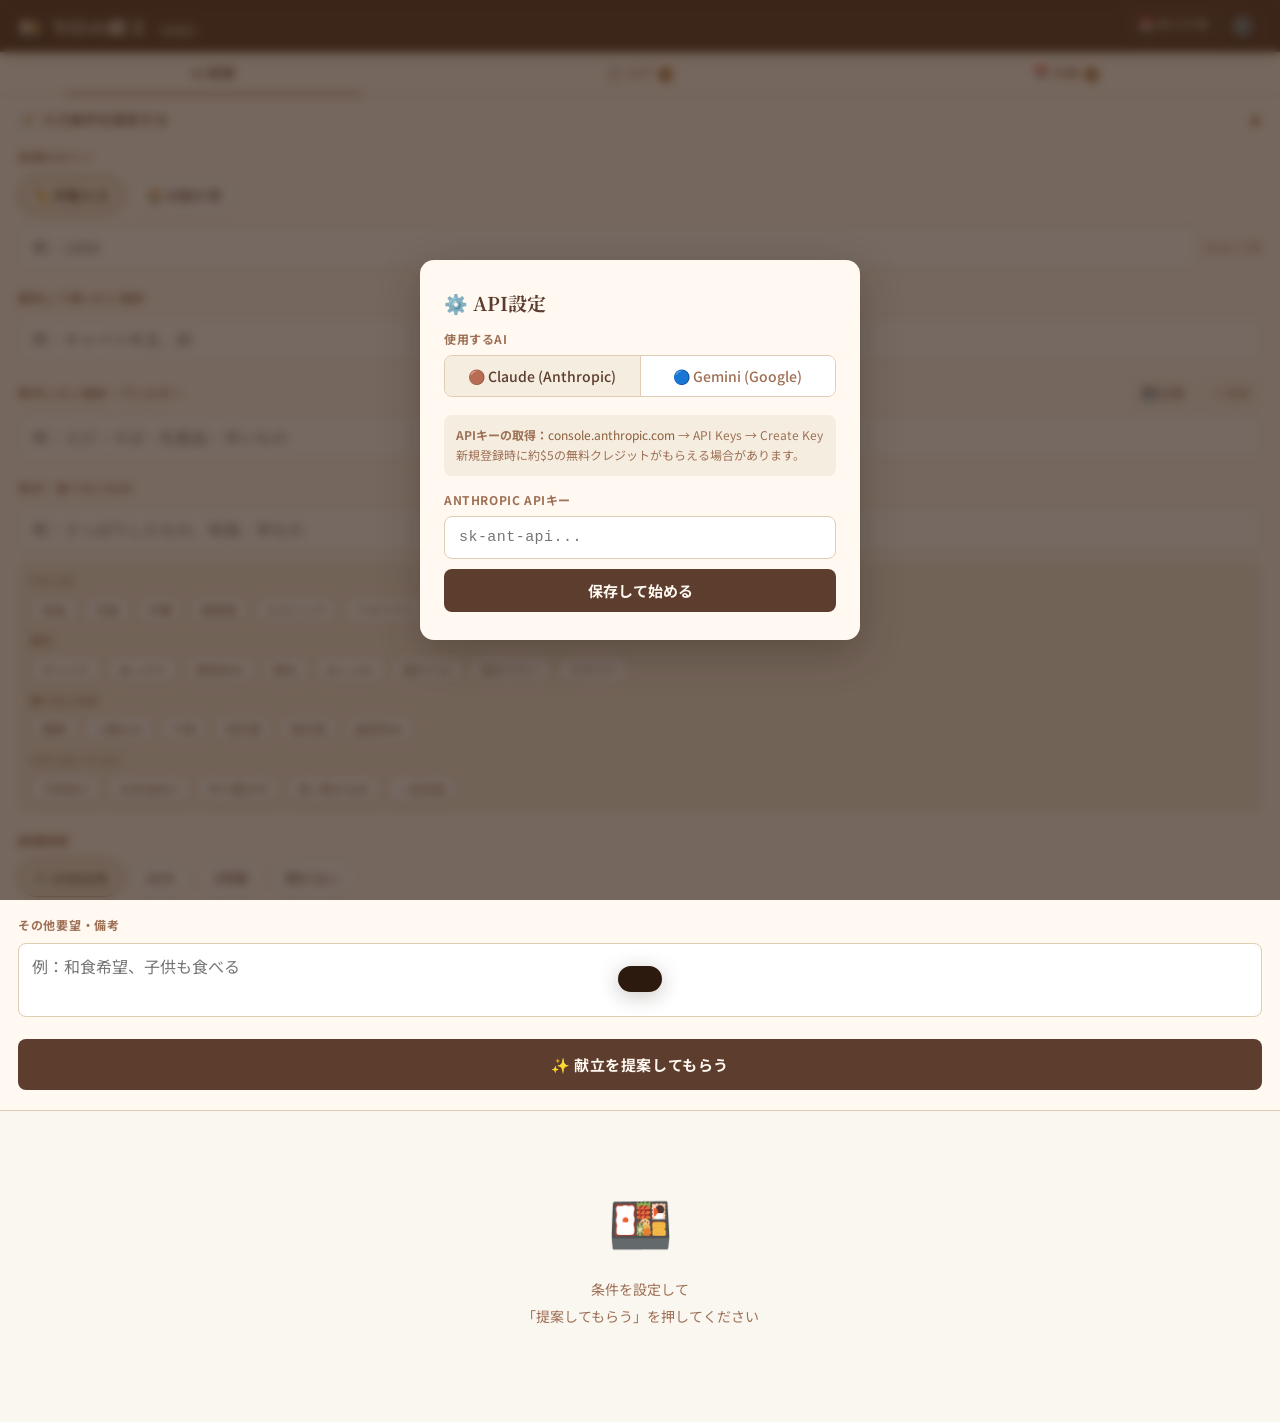
==== menu/index.html @ 9640a0c1 "Add files via upload" ====
<!DOCTYPE html>
<html lang="ja">
<head>
<meta charset="UTF-8">
<meta name="viewport" content="width=device-width, initial-scale=1.0, viewport-fit=cover">
<meta name="mobile-web-app-capable" content="yes">
<meta name="apple-mobile-web-app-capable" content="yes">
<meta name="apple-mobile-web-app-status-bar-style" content="default">
<title>今日の献立 🍱</title>
<link rel="preconnect" href="https://fonts.googleapis.com">
<link href="https://fonts.googleapis.com/css2?family=Noto+Serif+JP:wght@400;500;600;700&family=Noto+Sans+JP:wght@400;500;700&display=swap" rel="stylesheet">
<style>
:root{
  --bg:#faf6f0;--card:#fff9f2;--border:#e0cdb4;
  --br1:#2c1a0e;--br2:#5c3d2e;--br3:#8b5e3c;--br4:#b07d54;--br5:#d4a97a;--br6:#e8d5b7;
  --cream:#f5ede0;--acc:#b5451b;--accl:#e07a5f;--grn:#4a7a55;--grnl:#d4edda;
  --txt:#2c1a0e;--txm:#6b4535;--txl:#9e7055;--shd:rgba(44,26,14,0.10);
  --r:14px;--rs:8px;
  --serif:'Noto Serif JP',serif;--sans:'Noto Sans JP',sans-serif;
}
*,*::before,*::after{box-sizing:border-box;margin:0;padding:0;-webkit-tap-highlight-color:transparent}
body{font-family:var(--sans);font-size:16px;line-height:1.6;background:var(--bg);color:var(--txt);min-height:100svh;overflow-x:hidden}
button{font-family:var(--sans);cursor:pointer}
input,textarea,select{font-family:var(--sans);font-size:16px}
textarea{resize:none}

/* ===== MODAL ===== */
.modal-overlay{position:fixed;inset:0;z-index:9999;background:rgba(44,26,14,.65);display:flex;align-items:center;justify-content:center;padding:20px;backdrop-filter:blur(5px);-webkit-backdrop-filter:blur(5px);animation:fadeIn .2s ease}
.modal-overlay.hidden{display:none}
.modal-box{background:var(--card);border-radius:var(--r);padding:28px 24px;width:100%;max-width:440px;box-shadow:0 12px 40px rgba(44,26,14,.3);animation:slideUp .25s ease}
.modal-box h2{font-family:var(--serif);font-size:19px;color:var(--br2);margin-bottom:10px}
.modal-box p{font-size:13px;color:var(--txl);line-height:1.75;margin-bottom:16px}
.modal-input{width:100%;padding:12px 14px;border:1.5px solid var(--border);border-radius:var(--rs);background:#fff;color:var(--txt);font-family:monospace;font-size:15px;letter-spacing:.03em;outline:none;margin-bottom:10px;transition:border-color .2s}
.modal-input:focus{border-color:var(--br4)}
.provider-tabs{display:flex;gap:0;border:1.5px solid var(--border);border-radius:var(--rs);overflow:hidden;margin-bottom:18px}
.provider-tab{flex:1;padding:10px 8px;font-size:14px;font-weight:500;background:#fff;border:none;color:var(--txl);transition:all .18s;display:flex;align-items:center;justify-content:center;gap:5px}
.provider-tab.active{background:var(--cream);color:var(--br2)}
.provider-tab:first-child{border-right:1.5px solid var(--border)}
.provider-hint{font-size:12px;color:var(--txl);margin-bottom:14px;line-height:1.7;padding:10px 12px;background:var(--cream);border-radius:var(--rs)}
.provider-hint a{color:var(--br3);text-decoration:none}
.modal-section-label{font-size:12px;font-weight:700;color:var(--txl);letter-spacing:.05em;text-transform:uppercase;margin-bottom:7px}

/* ===== HEADER ===== */
.app-header{background:var(--br2);color:#fff9f2;padding:0 18px;padding-top:env(safe-area-inset-top);height:calc(52px + env(safe-area-inset-top));display:flex;align-items:flex-end;justify-content:space-between;padding-bottom:12px;position:sticky;top:0;z-index:200;box-shadow:0 2px 14px rgba(44,26,14,.18)}
.header-left{display:flex;align-items:baseline;gap:8px}
.header-title{font-family:var(--serif);font-size:19px;font-weight:700;letter-spacing:.04em;line-height:1}
.provider-badge{font-size:10px;font-weight:600;padding:2px 7px;border-radius:10px;letter-spacing:.04em;line-height:1.4}
.provider-badge.anthropic{background:rgba(255,249,242,.18);color:rgba(255,249,242,.85)}
.provider-badge.gemini{background:rgba(100,180,255,.22);color:rgba(200,235,255,.95)}
.provider-badge.none{background:rgba(255,249,242,.1);color:rgba(255,249,242,.45)}
.icon-btn{background:none;border:none;color:rgba(255,249,242,.75);font-size:20px;padding:4px 7px;border-radius:6px;transition:all .15s;line-height:1}
.icon-btn:hover{color:#fff9f2;background:rgba(255,249,242,.12)}

/* ===== TABS ===== */
.tab-nav{display:flex;background:var(--card);border-bottom:1.5px solid var(--border);position:sticky;top:calc(52px + env(safe-area-inset-top));z-index:190}
.tab-btn{flex:1;background:none;border:none;padding:11px 6px;font-size:13px;font-weight:500;color:var(--txl);position:relative;transition:color .2s;letter-spacing:.02em}
.tab-btn.active{color:var(--br2)}
.tab-btn.active::after{content:'';position:absolute;bottom:-1.5px;left:15%;right:15%;height:2.5px;background:var(--br3);border-radius:2px}
.tab-badge{display:inline-flex;align-items:center;justify-content:center;background:var(--br5);color:var(--br1);font-size:10px;font-weight:700;min-width:17px;height:17px;border-radius:10px;padding:0 4px;margin-left:4px;vertical-align:middle}

/* ===== PAGE ===== */
.page{display:none}.page.active{display:block}

/* ===== INPUT PANEL ===== */
.input-panel{background:var(--card);border-bottom:1.5px solid var(--border)}
.input-toggle{display:flex;align-items:center;justify-content:space-between;padding:13px 18px;cursor:pointer;user-select:none;transition:background .15s}
.input-toggle:active{background:var(--cream)}
.input-toggle-label{font-size:14px;font-weight:500;color:var(--txm);display:flex;align-items:center;gap:7px}
.toggle-icon{color:var(--br4);font-size:13px;transition:transform .3s cubic-bezier(.4,0,.2,1)}
.toggle-icon.open{transform:rotate(180deg)}
.input-form{padding:4px 18px 20px;display:none}
.input-form.open{display:block}
.form-group{margin-bottom:18px}
.form-label{display:block;font-size:12px;font-weight:700;color:var(--txl);letter-spacing:.06em;text-transform:uppercase;margin-bottom:9px}
.pill-group{display:flex;flex-wrap:wrap;gap:7px}
.pill-item{position:relative}
.pill-item input[type=radio]{position:absolute;opacity:0;width:0}
.pill-item label{display:inline-flex;align-items:center;padding:7px 14px;border-radius:22px;border:1.5px solid var(--border);background:#fff;color:var(--txm);font-size:14px;cursor:pointer;transition:all .18s;user-select:none}
.pill-item input:checked+label{border-color:var(--br3);background:var(--cream);color:var(--br2);font-weight:500}
.auto-fields{display:none;flex-wrap:wrap;gap:8px;margin-top:11px}
.auto-fields.show{display:flex}
.auto-fields input,.auto-fields select{flex:1;min-width:90px;padding:9px 11px;border:1.5px solid var(--border);border-radius:var(--rs);background:#fff;color:var(--txt);outline:none;transition:border-color .2s}
.auto-fields input:focus,.auto-fields select:focus{border-color:var(--br4)}
.cal-result{width:100%;font-size:13px;color:var(--grn);font-weight:500;padding:2px 0}
/* テンプレボタン */
.template-area{margin-top:10px;padding:10px 12px;background:var(--cream);border-radius:var(--rs)}
.template-cat{margin-bottom:8px}
.template-cat:last-child{margin-bottom:0}
.template-cat-label{font-size:11px;font-weight:700;color:var(--txl);letter-spacing:.04em;margin-bottom:5px}
.template-pills{display:flex;flex-wrap:wrap;gap:5px}
.template-pill{font-size:12px;padding:5px 11px;border-radius:14px;border:1.5px solid var(--br5);background:#fff;color:var(--br3);cursor:pointer;transition:all .15s;white-space:nowrap}
.template-pill:hover{background:var(--br6)}
.template-pill.used{background:var(--br3);color:#fff;border-color:var(--br3)}
.cal-manual-row{display:flex;align-items:center;gap:9px;margin-top:10px}
.cal-manual-row input{flex:1;padding:10px 13px;border:1.5px solid var(--border);border-radius:var(--rs);background:#fff;color:var(--txt);outline:none;font-family:var(--sans);transition:border-color .2s}
.cal-manual-row input:focus{border-color:var(--br4)}
.cal-manual-row span{font-size:13px;color:var(--txl);white-space:nowrap}
.text-input,.textarea-input{width:100%;padding:10px 13px;border:1.5px solid var(--border);border-radius:var(--rs);background:#fff;color:var(--txt);outline:none;transition:border-color .2s}
.text-input:focus,.textarea-input:focus{border-color:var(--br4)}
.textarea-input{line-height:1.6}
.suggest-btn{width:100%;padding:15px;background:var(--br2);color:#fff9f2;border:none;border-radius:var(--rs);font-size:15px;font-weight:700;letter-spacing:.04em;transition:all .2s;margin-top:6px}
.suggest-btn:active{transform:scale(.98);background:var(--br3)}
.suggest-btn:disabled{opacity:.5;transform:none;cursor:not-allowed}

/* 在庫エリア */
.inventory-scroll{max-height:110px;overflow-y:auto}

/* ===== RESULT ===== */
.result-area{padding:16px}
.empty-state{text-align:center;padding:52px 20px;color:var(--txl)}
.empty-state .eico{font-size:52px;margin-bottom:14px}
.empty-state p{font-size:14px;line-height:1.9}
.loading-wrap{background:var(--card);border-radius:var(--r);border:1.5px solid var(--border);padding:32px 20px;text-align:center}
.spinner{width:30px;height:30px;border:3px solid var(--border);border-top-color:var(--br4);border-radius:50%;animation:spin .75s linear infinite;margin:0 auto 14px}
@keyframes spin{to{transform:rotate(360deg)}}
.loading-text{font-size:14px;color:var(--txl)}
.error-box{background:#fdf0ed;border:1.5px solid var(--accl);border-radius:var(--r);padding:16px;font-size:13px;line-height:1.75;color:var(--acc);margin-bottom:12px}

/* ===== MEAL CARD ===== */
.meal-card{background:var(--card);border-radius:var(--r);border:1.5px solid var(--border);margin-bottom:12px;overflow:hidden;box-shadow:0 2px 10px var(--shd);animation:slideUp .3s ease both}
.meal-card:nth-child(1){animation-delay:.00s}.meal-card:nth-child(2){animation-delay:.06s}
.meal-card:nth-child(3){animation-delay:.12s}.meal-card:nth-child(4){animation-delay:.18s}
.meal-card:nth-child(5){animation-delay:.24s}
.meal-head{display:flex;align-items:center;padding:14px 16px;cursor:pointer;gap:10px;transition:background .15s}
.meal-head:active{background:var(--cream)}
.meal-title{font-family:var(--serif);font-size:16px;font-weight:700;color:var(--br2);flex:1;line-height:1.4}
.meal-badges{display:flex;gap:5px;align-items:center;flex-shrink:0}
.badge{font-size:11px;padding:2px 8px;border-radius:12px;background:var(--cream);color:var(--txl);white-space:nowrap}
.badge.cat{background:var(--br6);color:var(--br2)}
.chevron{color:var(--br4);font-size:13px;transition:transform .3s cubic-bezier(.4,0,.2,1);flex-shrink:0}
.chevron.open{transform:rotate(180deg)}
.meal-body{max-height:0;overflow:hidden;transition:max-height .4s cubic-bezier(.4,0,.2,1)}
.meal-body.open{max-height:1400px}
.meal-inner{padding:0 16px 16px;border-top:1px solid var(--border)}
.meal-cook{font-size:12px;color:var(--txl);margin-top:10px}
.meal-desc{font-size:14px;color:var(--txm);line-height:1.85;margin:12px 0 14px}
.sec-title{font-size:11px;font-weight:700;color:var(--txl);letter-spacing:.07em;text-transform:uppercase;margin-bottom:8px}
.chips{display:flex;flex-wrap:wrap;gap:6px;margin-bottom:14px}
.chip{font-size:12px;padding:4px 10px;background:var(--cream);border-radius:16px;color:var(--txm)}
.steps-list{margin-bottom:14px}
.step-row{display:flex;gap:11px;margin-bottom:9px;font-size:13px;line-height:1.75;color:var(--txm)}
.step-num{flex-shrink:0;width:21px;height:21px;background:var(--br4);color:#fff;border-radius:50%;display:flex;align-items:center;justify-content:center;font-size:11px;font-weight:700;margin-top:1px}
.save-btn{width:100%;padding:11px;border-radius:var(--rs);border:1.5px solid var(--br5);background:transparent;color:var(--br3);font-size:14px;font-weight:500;transition:all .2s}
.save-btn:hover{background:var(--cream)}
.save-btn.saved{background:#f0faf2;border-color:var(--grn);color:var(--grn);cursor:default}

/* ===== LOG PAGE ===== */
.log-toolbar{display:flex;align-items:center;justify-content:space-between;flex-wrap:wrap;gap:10px;padding:13px 16px;background:var(--card);border-bottom:1.5px solid var(--border)}
.log-count{font-size:13px;color:var(--txl);flex-shrink:0}
.toolbar-btns{display:flex;gap:7px;flex-wrap:wrap}
.toolbar-btn{padding:7px 13px;font-size:13px;border-radius:20px;border:1.5px solid var(--border);background:#fff;color:var(--txm);transition:all .18s;white-space:nowrap}
.toolbar-btn:hover{background:var(--cream)}
.toolbar-btn.danger{color:var(--acc);border-color:var(--accl)}
.toolbar-btn.danger:hover{background:#fdf0ed}
.search-bar{display:flex;align-items:center;gap:8px;padding:10px 16px;background:var(--card);border-bottom:1.5px solid var(--border)}
.search-wrap{flex:1;position:relative}
.search-input{width:100%;padding:9px 36px 9px 13px;border:1.5px solid var(--border);border-radius:22px;background:#fff;color:var(--txt);font-size:15px;outline:none;transition:border-color .2s;font-family:var(--sans)}
.search-input:focus{border-color:var(--br4)}
.search-clear{position:absolute;right:10px;top:50%;transform:translateY(-50%);background:none;border:none;color:var(--br5);font-size:17px;line-height:1;padding:2px;cursor:pointer;display:none}
.search-clear.show{display:block}
.search-hit{font-size:12px;color:var(--txl);white-space:nowrap;flex-shrink:0}
mark{background:#ffe08a;color:var(--br1);border-radius:2px;padding:0 1px}
.log-list{padding:14px 16px}
.log-empty{text-align:center;padding:52px 20px;color:var(--txl)}
.log-empty .eico{font-size:42px;margin-bottom:12px}
.log-empty p{font-size:14px;line-height:1.9}
.log-item{background:var(--card);border-radius:var(--r);border:1.5px solid var(--border);padding:13px 15px;margin-bottom:10px;display:flex;align-items:flex-start;gap:12px;box-shadow:0 1px 5px var(--shd);animation:slideUp .25s ease both}
.log-info{flex:1;min-width:0}
.log-name{font-family:var(--serif);font-size:15px;font-weight:700;color:var(--br2);margin-bottom:5px;white-space:nowrap;overflow:hidden;text-overflow:ellipsis}
.log-meta{display:flex;gap:8px;flex-wrap:wrap;font-size:12px;color:var(--txl)}
.log-del{flex-shrink:0;background:none;border:none;font-size:19px;color:var(--br5);padding:3px 5px;border-radius:5px;transition:color .2s;line-height:1}
.log-del:hover{color:var(--acc)}
.log-preview{font-size:12px;color:var(--txl);margin-top:5px;line-height:1.6}
.log-del-btn{width:100%;padding:10px;border-radius:var(--rs);border:1.5px solid var(--accl);background:transparent;color:var(--acc);font-size:13px;font-weight:500;transition:all .2s;margin-top:4px}
.log-del-btn:hover{background:#fdf0ed}
.log-del-btn.locked{border-color:var(--border);color:var(--txl);cursor:default}
.log-del-btn.locked:hover{background:transparent}
.fav-btn{background:none;border:none;font-size:20px;line-height:1;padding:2px 4px;cursor:pointer;flex-shrink:0;transition:transform .15s}
.fav-btn:active{transform:scale(1.3)}
.fav-filter-btn{padding:7px 13px;font-size:13px;border-radius:20px;border:1.5px solid var(--border);background:#fff;color:var(--txl);cursor:pointer;white-space:nowrap;transition:all .18s;flex-shrink:0}
.fav-filter-btn.active{border-color:#e8a000;background:#fff8e6;color:#8a5e00;font-weight:500}
/* made count */
.made-badge{display:inline-flex;align-items:center;gap:3px;font-size:11px;padding:2px 7px;border-radius:10px;background:#f0f7ff;color:#2a6496;border:1px solid #c8e0f5;white-space:nowrap}
.card-actions{display:flex;flex-direction:column;gap:7px;margin-top:12px}
.action-row{display:flex;gap:7px}
.action-btn-sm{flex:1;padding:9px 6px;border-radius:var(--rs);font-size:13px;font-weight:500;border:1.5px solid var(--border);background:#fff;color:var(--txm);transition:all .18s;cursor:pointer}
.action-btn-sm:hover{background:var(--cream)}
.action-btn-sm.made{border-color:#6aacde;color:#2a6496;background:#f0f7ff}
.action-btn-sm.made:hover{background:#d9ecf8}
.action-btn-sm.regen{border-color:var(--br5);color:var(--br3)}
.action-btn-sm.regen:hover{background:var(--cream)}
.action-btn-sm.similar{border-color:var(--br3);color:var(--br2);background:var(--cream)}
.action-btn-sm.similar:hover{background:var(--br6)}
/* save modal */
.save-modal-overlay{position:fixed;inset:0;z-index:9998;background:rgba(44,26,14,.55);display:flex;align-items:flex-end;justify-content:center;padding-bottom:env(safe-area-inset-bottom);backdrop-filter:blur(3px);animation:fadeIn .2s ease}
.save-modal-overlay.hidden{display:none}
.save-modal-box{background:var(--card);border-radius:var(--r) var(--r) 0 0;padding:24px 20px;width:100%;max-width:480px;box-shadow:0 -4px 24px rgba(44,26,14,.18);animation:slideUp .25s ease}
.save-modal-box h3{font-family:var(--serif);font-size:17px;color:var(--br2);margin-bottom:6px}
.save-modal-box p{font-size:13px;color:var(--txl);margin-bottom:18px;line-height:1.7}
.save-modal-meal-name{font-weight:700;color:var(--br2)}
.save-modal-btns{display:flex;flex-direction:column;gap:9px}
.save-modal-btn{width:100%;padding:13px;border-radius:var(--rs);font-size:14px;font-weight:700;border:none;cursor:pointer;transition:all .18s}
.save-modal-btn.overwrite{background:var(--br2);color:#fff9f2}
.save-modal-btn.overwrite:hover{background:var(--br3)}
.save-modal-btn.newlog{background:var(--cream);color:var(--br2);border:1.5px solid var(--br5)}
.save-modal-btn.newlog:hover{background:var(--br6)}
.save-modal-btn.cancel{background:transparent;color:var(--txl);border:1.5px solid var(--border)}
.save-modal-btn.cancel:hover{background:var(--cream)}

/* ===== PLAN PAGE ===== */
.plan-section{padding:16px;border-bottom:1.5px solid var(--border)}
.plan-section-title{font-family:var(--serif);font-size:15px;font-weight:700;color:var(--br2);margin-bottom:12px;display:flex;align-items:center;gap:7px}

/* 選択UI */
.plan-search-bar{display:flex;align-items:center;gap:8px;margin-bottom:12px}
.plan-log-list{display:flex;flex-direction:column;gap:7px;max-height:280px;overflow-y:auto;padding-right:2px}
.plan-log-item{display:flex;align-items:center;gap:10px;padding:10px 13px;background:var(--card);border:1.5px solid var(--border);border-radius:var(--rs);cursor:pointer;transition:all .18s;user-select:none}
.plan-log-item:hover{background:var(--cream)}
.plan-log-item.selected{border-color:var(--br3);background:var(--cream)}
.plan-log-check{width:20px;height:20px;border-radius:50%;border:2px solid var(--br5);background:#fff;display:flex;align-items:center;justify-content:center;flex-shrink:0;font-size:11px;transition:all .18s;color:transparent}
.plan-log-item.selected .plan-log-check{background:var(--br3);border-color:var(--br3);color:#fff}
.plan-log-name{font-family:var(--serif);font-size:14px;font-weight:600;color:var(--br2);flex:1;min-width:0;white-space:nowrap;overflow:hidden;text-overflow:ellipsis}
.plan-log-meta{font-size:11px;color:var(--txl)}

/* 選択済みチップ */
.plan-selected-area{min-height:44px;display:flex;flex-wrap:wrap;gap:7px;align-items:flex-start}
.plan-chip{display:inline-flex;align-items:center;gap:5px;padding:6px 12px;background:var(--br6);border-radius:20px;font-size:13px;font-weight:500;color:var(--br2);animation:slideUp .2s ease}
.plan-chip-del{background:none;border:none;color:var(--br4);font-size:15px;line-height:1;padding:0;cursor:pointer;transition:color .15s}
.plan-chip-del:hover{color:var(--acc)}

/* 集約材料 */
.ingr-grid{display:flex;flex-wrap:wrap;gap:6px}
.ingr-chip{font-size:13px;padding:5px 12px;background:var(--grnl);border-radius:16px;color:var(--grn);font-weight:500}
.ingr-empty{font-size:13px;color:var(--txl)}

/* 送るボタン */
.plan-send-btn{width:100%;padding:15px;background:var(--grn);color:#fff;border:none;border-radius:var(--rs);font-size:15px;font-weight:700;letter-spacing:.04em;transition:all .2s}
.plan-send-btn:active{transform:scale(.98);opacity:.85}
.plan-send-btn:disabled{opacity:.4;cursor:not-allowed;transform:none}
.plan-status{font-size:12px;color:var(--txl);text-align:center;margin-top:10px;min-height:18px}
.plan-status.ok{color:var(--grn);font-weight:500}

/* ===== TOAST ===== */
.toast{position:fixed;bottom:calc(28px + env(safe-area-inset-bottom));left:50%;transform:translateX(-50%) translateY(120px);background:var(--br1);color:#fff9f2;padding:13px 22px;border-radius:16px;font-size:14px;font-weight:500;z-index:9000;white-space:pre-wrap;word-break:break-all;max-width:92vw;text-align:center;box-shadow:0 4px 20px rgba(44,26,14,.25);transition:transform .32s cubic-bezier(.4,0,.2,1);pointer-events:none;line-height:1.6}
.toast.visible{transform:translateX(-50%) translateY(0)}
.toast.error{background:var(--acc)}
.toast.success{background:var(--grn)}

.btn-primary{display:inline-flex;align-items:center;justify-content:center;padding:11px 22px;background:var(--br2);color:#fff9f2;border:none;border-radius:var(--rs);font-size:15px;font-weight:700;transition:background .2s;width:100%}
.btn-primary:hover{background:var(--br3)}

@keyframes fadeIn{from{opacity:0}to{opacity:1}}
@keyframes slideUp{from{opacity:0;transform:translateY(12px)}to{opacity:1;transform:translateY(0)}}
.bottom-space{height:calc(24px + env(safe-area-inset-bottom))}
::-webkit-scrollbar{width:4px}::-webkit-scrollbar-track{background:transparent}::-webkit-scrollbar-thumb{background:var(--br6);border-radius:4px}
</style>
</head>
<body>

<!-- ===== API KEY MODAL ===== -->
<div class="modal-overlay hidden" id="apiModal">
  <div class="modal-box">
    <h2>⚙️ API設定</h2>
    <div class="modal-section-label">使用するAI</div>
    <div class="provider-tabs">
      <button class="provider-tab active" id="ptab-anthropic" onclick="selectProvider('anthropic')">🟤 Claude (Anthropic)</button>
      <button class="provider-tab" id="ptab-gemini" onclick="selectProvider('gemini')">🔵 Gemini (Google)</button>
    </div>
    <div id="panel-anthropic">
      <div class="provider-hint"><b>APIキーの取得：</b><a href="https://console.anthropic.com" target="_blank">console.anthropic.com</a> → API Keys → Create Key<br>新規登録時に約$5の無料クレジットがもらえる場合があります。</div>
      <div class="modal-section-label">Anthropic APIキー</div>
      <input type="password" class="modal-input" id="keyInputAnthropic" placeholder="sk-ant-api..." autocomplete="off" spellcheck="false">
    </div>
    <div id="panel-gemini" style="display:none">
      <div class="provider-hint"><b>APIキーの取得：</b><a href="https://aistudio.google.com/apikey" target="_blank">aistudio.google.com/apikey</a> → Create API key in <b>new project</b><br>無料枠対象：Gemini 3.1 Flash-Lite / 2.5 Flash など</div>
      <div class="modal-section-label">Gemini APIキー</div>
      <input type="password" class="modal-input" id="keyInputGemini" placeholder="AIza..." autocomplete="off" spellcheck="false">
      <div class="modal-section-label" style="margin-top:4px">使用モデル</div>
      <select class="modal-input" id="geminiModel" style="font-family:var(--sans);margin-bottom:14px">
        <option value="gemini-3.1-flash-lite">Gemini 3.1 Flash-Lite（推奨・無料枠・高速）</option>
        <option value="gemini-2.5-flash">Gemini 2.5 Flash（無料枠あり）</option>
        <option value="gemini-2.5-flash-lite">Gemini 2.5 Flash-Lite（無料枠あり・軽量）</option>
      </select>
    </div>
    <button class="btn-primary" onclick="saveSettings()">保存して始める</button>
  </div>
</div>

<!-- ===== HEADER ===== -->
<header class="app-header">
  <div class="header-left">
    <div class="header-title">🍱 今日の献立</div>
    <span class="provider-badge none" id="providerBadge">未設定</span>
  </div>
  <div style="display:flex;align-items:center;gap:4px">
    <a href="../mealplan.html" style="color:rgba(255,249,242,.75);font-size:13px;text-decoration:none;padding:4px 9px;border-radius:6px;border:1px solid rgba(255,249,242,.25);transition:all .15s;white-space:nowrap" onmouseover="this.style.background='rgba(255,249,242,.12)'" onmouseout="this.style.background=''" >📅 献立計画</a>
    <button class="icon-btn" onclick="openSettings()" title="API設定">⚙️</button>
  </div>
</header>

<!-- ===== TABS ===== -->
<nav class="tab-nav">
  <button class="tab-btn active" id="tab-suggest" onclick="switchTab('suggest')">🍽 提案</button>
  <button class="tab-btn" id="tab-log" onclick="switchTab('log')">📋 ログ<span class="tab-badge" id="logBadge">0</span></button>
  <button class="tab-btn" id="tab-plan" onclick="switchTab('plan')">📅 計画<span class="tab-badge" id="planBadge">0</span></button>
</nav>

<!-- ===== 提案ページ ===== -->
<div class="page active" id="page-suggest">
  <div class="input-panel">
    <div class="input-toggle" onclick="toggleForm()">
      <div class="input-toggle-label"><span>📝</span><span>入力条件を設定する</span></div>
      <span class="toggle-icon" id="toggleIcon">▼</span>
    </div>
    <div class="input-form" id="inputForm">

      <div class="form-group">
        <label class="form-label">目標カロリー</label>
        <div class="pill-group">
          <div class="pill-item"><input type="radio" name="calMode" id="calManual" value="manual" checked onchange="onCalModeChange()"><label for="calManual">✏️ 手動入力</label></div>
          <div class="pill-item"><input type="radio" name="calMode" id="calAuto" value="auto" onchange="onCalModeChange()"><label for="calAuto">🧮 自動計算</label></div>
        </div>
        <div id="calManualArea">
          <div class="cal-manual-row">
            <input type="number" id="manualCal" placeholder="例：1800" min="500" max="6000">
            <span>kcal / 1日</span>
          </div>
        </div>
        <div class="auto-fields" id="calAutoArea">
          <input type="number" id="weight" placeholder="体重 (kg)" min="30" max="250">
          <input type="number" id="height" placeholder="身長 (cm)" min="100" max="250">
          <select id="activity">
            <option value="1.2">ほぼ座り仕事</option>
            <option value="1.375">軽い運動あり</option>
            <option value="1.55" selected>適度な運動</option>
            <option value="1.725">活発に運動</option>
            <option value="1.9">激しい運動</option>
          </select>
          <div class="cal-result" id="calResult"></div>
        </div>
      </div>

      <!-- 在庫食材エリア -->
      <div class="form-group" id="inventoryGroup" style="display:none">
        <div style="display:flex;align-items:center;gap:8px;margin-bottom:9px;flex-wrap:wrap">
          <span class="form-label" style="margin-bottom:0">現在の在庫食材</span>
          <span id="inventoryUpdatedAt" style="font-size:11px;color:var(--txl);flex:1"></span>
          <button onclick="refreshInventory()" style="background:none;border:1.5px solid var(--border);border-radius:16px;padding:3px 10px;font-size:12px;color:var(--txm);cursor:pointer">🔄 更新</button>
        </div>
        <div style="font-size:11px;color:var(--txl);margin-bottom:7px">タップで「優先食材」に追加</div>
        <div class="inventory-scroll" style="max-height:110px;overflow-y:auto">
          <div class="template-pills" id="inventoryChips"></div>
        </div>
      </div>

      <div class="form-group">
        <label class="form-label" for="priorityIngr">優先して使いたい食材</label>
        <input type="text" id="priorityIngr" class="text-input" placeholder="例：キャベツ半玉、卵">
      </div>

      <div class="form-group">
        <div style="display:flex;align-items:center;gap:8px;margin-bottom:9px;flex-wrap:wrap">
          <label class="form-label" for="exclude" style="margin-bottom:0">除外したい食材・アレルギー</label>
          <span id="excludeMemoBadge" style="font-size:11px;color:var(--txl);flex:1"></span>
          <button type="button" onclick="saveExcludeMemo()" style="background:none;border:1.5px solid var(--border);border-radius:16px;padding:3px 10px;font-size:12px;color:var(--txm);cursor:pointer">💾 記憶</button>
          <button type="button" onclick="clearExcludeMemo()" style="background:none;border:1.5px solid var(--border);border-radius:16px;padding:3px 10px;font-size:12px;color:var(--txl);cursor:pointer">✕ 削除</button>
        </div>
        <input type="text" id="exclude" class="text-input" placeholder="例：えび・そば・乳製品・辛いもの">
      </div>

      <div class="form-group">
        <label class="form-label" for="mood">気分・食べたいもの</label>
        <input type="text" id="mood" class="text-input" placeholder="例：さっぱりしたもの、和食、丼もの">
        <div class="template-area">
          <div class="template-cat">
            <div class="template-cat-label">ジャンル</div>
            <div class="template-pills" data-cat="ジャンル">
              <button type="button" class="template-pill" onclick="addTemplate(this,'和食')">和食</button>
              <button type="button" class="template-pill" onclick="addTemplate(this,'洋食')">洋食</button>
              <button type="button" class="template-pill" onclick="addTemplate(this,'中華')">中華</button>
              <button type="button" class="template-pill" onclick="addTemplate(this,'韓国風')">韓国風</button>
              <button type="button" class="template-pill" onclick="addTemplate(this,'エスニック')">エスニック</button>
              <button type="button" class="template-pill" onclick="addTemplate(this,'イタリアン')">イタリアン</button>
            </div>
          </div>
          <div class="template-cat">
            <div class="template-cat-label">気分</div>
            <div class="template-pills" data-cat="気分">
              <button type="button" class="template-pill" onclick="addTemplate(this,'がっつり')">がっつり</button>
              <button type="button" class="template-pill" onclick="addTemplate(this,'あっさり')">あっさり</button>
              <button type="button" class="template-pill" onclick="addTemplate(this,'野菜多め')">野菜多め</button>
              <button type="button" class="template-pill" onclick="addTemplate(this,'節約')">節約</button>
              <button type="button" class="template-pill" onclick="addTemplate(this,'おしゃれ')">おしゃれ</button>
              <button type="button" class="template-pill" onclick="addTemplate(this,'疲れてる')">疲れてる</button>
              <button type="button" class="template-pill" onclick="addTemplate(this,'温まりたい')">温まりたい</button>
              <button type="button" class="template-pill" onclick="addTemplate(this,'スタミナ')">スタミナ</button>
            </div>
          </div>
          <div class="template-cat">
            <div class="template-cat-label">食べたいもの</div>
            <div class="template-pills" data-cat="食べたいもの">
              <button type="button" class="template-pill" onclick="addTemplate(this,'麺類')">麺類</button>
              <button type="button" class="template-pill" onclick="addTemplate(this,'ご飯もの')">ご飯もの</button>
              <button type="button" class="template-pill" onclick="addTemplate(this,'汁物')">汁物</button>
              <button type="button" class="template-pill" onclick="addTemplate(this,'肉料理')">肉料理</button>
              <button type="button" class="template-pill" onclick="addTemplate(this,'魚料理')">魚料理</button>
              <button type="button" class="template-pill" onclick="addTemplate(this,'副菜多め')">副菜多め</button>
            </div>
          </div>
          <div class="template-cat">
            <div class="template-cat-label">シチュエーション</div>
            <div class="template-pills" data-cat="シチュエーション">
              <button type="button" class="template-pill" onclick="addTemplate(this,'子供向け')">子供向け</button>
              <button type="button" class="template-pill" onclick="addTemplate(this,'お弁当向け')">お弁当向け</button>
              <button type="button" class="template-pill" onclick="addTemplate(this,'作り置き可')">作り置き可</button>
              <button type="button" class="template-pill" onclick="addTemplate(this,'洗い物少なめ')">洗い物少なめ</button>
              <button type="button" class="template-pill" onclick="addTemplate(this,'一皿完結')">一皿完結</button>
            </div>
          </div>
        </div>
      </div>

      <div class="form-group">
        <label class="form-label">調理時間</label>
        <div class="pill-group">
          <div class="pill-item"><input type="radio" name="cookTime" id="t15" value="15分以内" checked><label for="t15">⏱ 15分以内</label></div>
          <div class="pill-item"><input type="radio" name="cookTime" id="t30" value="30分程度"><label for="t30">30分</label></div>
          <div class="pill-item"><input type="radio" name="cookTime" id="t60" value="1時間程度"><label for="t60">1時間</label></div>
          <div class="pill-item"><input type="radio" name="cookTime" id="tAny" value="問わない"><label for="tAny">問わない</label></div>
        </div>
      </div>

      <div class="form-group" style="margin-bottom:10px">
        <label class="form-label" for="notes">その他要望・備考</label>
        <textarea id="notes" class="textarea-input" rows="2" placeholder="例：和食希望、子供も食べる"></textarea>
      </div>

      <button class="suggest-btn" id="suggestBtn" onclick="getSuggestion()">✨ 献立を提案してもらう</button>
    </div>
  </div>

  <div class="result-area" id="resultArea">
    <div class="empty-state"><div class="eico">🍱</div><p>条件を設定して<br>「提案してもらう」を押してください</p></div>
  </div>
  <div class="bottom-space"></div>
</div>

<!-- ===== ログページ ===== -->
<div class="page" id="page-log">
  <div class="log-toolbar">
    <span class="log-count" id="logCountLabel">0 件保存済み</span>
    <div class="toolbar-btns">
      <button class="toolbar-btn" onclick="triggerImport()">📥 インポート</button>
      <button class="toolbar-btn" onclick="exportLogs()">📤 HTML</button>
      <button class="toolbar-btn" onclick="exportJson()">📤 JSON</button>
      <button class="toolbar-btn danger" onclick="clearAllLogs()">🗑 全削除</button>
    </div>
  </div>
  <div class="search-bar">
    <div class="search-wrap">
      <input type="search" class="search-input" id="logSearch" placeholder="🔍 料理名・材料・作り方で検索" oninput="onSearch()" autocomplete="off" spellcheck="false">
      <button class="search-clear" id="searchClear" onclick="clearSearch()">✕</button>
    </div>
    <button class="fav-filter-btn" id="logFavFilter" onclick="toggleLogFavFilter()">⭐ お気に入り</button>
    <button class="fav-filter-btn" id="logPlanFilter" onclick="toggleLogPlanFilter()">📅 計画中</button>
    <span class="search-hit" id="searchHit"></span>
  </div>
  <div class="log-list" id="logList"></div>
  <div class="bottom-space"></div>
</div>

<!-- ===== 計画ページ ===== -->
<div class="page" id="page-plan">

  <!-- ① ログから献立を選ぶ -->
  <div class="plan-section">
    <div class="plan-section-title">📖 献立を選ぶ</div>
    <div class="plan-search-bar">
      <div class="search-wrap" style="flex:1">
        <input type="search" class="search-input" id="planSearch" placeholder="🔍 献立名で絞り込む" oninput="renderPlanLogList()" autocomplete="off" spellcheck="false">
        <button class="search-clear" id="planSearchClear" onclick="clearPlanSearch()">✕</button>
      </div>
      <button class="fav-filter-btn" id="planFavFilter" onclick="togglePlanFavFilter()">⭐ お気に入り</button>
    </div>
    <div class="plan-log-list" id="planLogList">
      <div class="log-empty" style="padding:20px 0"><div class="eico" style="font-size:30px">📋</div><p style="font-size:13px">ログに献立を保存すると<br>ここに表示されます</p></div>
    </div>
  </div>

  <!-- ② 選択中の献立 -->
  <div class="plan-section">
    <div class="plan-section-title">✅ 今週の計画 <span class="tab-badge" id="selectedBadge" style="background:var(--br3);color:#fff">0</span></div>
    <div class="plan-selected-area" id="planSelectedArea">
      <span style="font-size:13px;color:var(--txl)">上のリストから献立を選んでください</span>
    </div>
  </div>

  <!-- ③ 集約材料 -->
  <div class="plan-section">
    <div class="plan-section-title">🥕 必要な材料（集約）</div>
    <div class="ingr-grid" id="planIngrGrid">
      <span class="ingr-empty">献立を選ぶと材料が表示されます</span>
    </div>
  </div>

  <!-- ④ 送るボタン -->
  <div class="plan-section" style="border-bottom:none">
    <button class="plan-send-btn" id="planSendBtn" onclick="sendPlanToFoodApp()" disabled>📤 食材アプリへ送る</button>
    <div class="plan-status" id="planStatus"></div>
  </div>

  <div class="bottom-space"></div>
</div>

<input type="file" id="importInput" accept=".html" style="display:none" onchange="handleImport(this)">

<!-- ===== 保存選択モーダル ===== -->
<div class="save-modal-overlay hidden" id="saveModal">
  <div class="save-modal-box">
    <h3>💾 保存方法を選択</h3>
    <p id="saveModalDesc">この献立をどのように保存しますか？</p>
    <div class="save-modal-btns">
      <button class="save-modal-btn overwrite" onclick="doSaveModal('overwrite')">上書き保存</button>
      <button class="save-modal-btn newlog"    onclick="doSaveModal('new')">新規保存（別の献立として追加）</button>
      <button class="save-modal-btn cancel"    onclick="doSaveModal('cancel')">キャンセル</button>
    </div>
  </div>
</div>

<div class="toast" id="toast"></div>

<script>
/* ===== STATE ===== */
var provider = 'anthropic';
var keys = { anthropic: '', gemini: '' };
var logs = [], currentMeals = [], formOpen = false;
var planSelected = []; // { id, name, ingredients[] }

/* ===== INIT ===== */
function init() {
  provider = localStorage.getItem('menuProvider') || 'anthropic';
  keys.anthropic = localStorage.getItem('menuKeyAnthropic') || '';
  keys.gemini    = localStorage.getItem('menuKeyGemini')    || '';
  document.getElementById('geminiModel').value = localStorage.getItem('menuGeminiModel') || 'gemini-3.1-flash-lite';
  logs = JSON.parse(localStorage.getItem('menuAppLogs') || '[]');

  // 計画の復元
  var savedPlan = localStorage.getItem('menuAppPlan');
  if (savedPlan) {
    try { planSelected = JSON.parse(savedPlan); } catch(e) { planSelected = []; }
  }

  updateProviderBadge();
  updateBadge();
  updatePlanBadge();
  renderLogs();
  toggleForm(true);
  loadInventory();
  loadExcludeMemo();

  if (!keys[provider]) showApiModal();

  ['weight','height','activity'].forEach(function(id){
    document.getElementById(id).addEventListener('input', calcTDEE);
  });
}

/* ===== MODAL ===== */
function showApiModal() {
  document.getElementById('apiModal').classList.remove('hidden');
  selectProvider(provider, true);
}
function openSettings() { showApiModal(); }

function selectProvider(p, silent) {
  provider = p;
  document.getElementById('ptab-anthropic').classList.toggle('active', p==='anthropic');
  document.getElementById('ptab-gemini').classList.toggle('active', p==='gemini');
  document.getElementById('panel-anthropic').style.display = p==='anthropic' ? '' : 'none';
  document.getElementById('panel-gemini').style.display    = p==='gemini'    ? '' : 'none';
  document.getElementById('keyInputAnthropic').value = keys.anthropic;
  document.getElementById('keyInputGemini').value    = keys.gemini;
  document.getElementById('geminiModel').value = localStorage.getItem('menuGeminiModel') || 'gemini-3.1-flash-lite';
  if (!silent) localStorage.setItem('menuProvider', p);
}

function saveSettings() {
  var inputEl = provider==='anthropic' ? document.getElementById('keyInputAnthropic') : document.getElementById('keyInputGemini');
  var v = inputEl.value.trim();
  if (!v) { showToast('APIキーを入力してください','error'); return; }
  if (provider==='anthropic' && !v.startsWith('sk-')) { showToast('AnthropicキーはSK-から始まります','error'); return; }
  if (provider==='gemini' && v.length < 20) { showToast('GeminiキーはAI Studioで発行したものを貼り付けてください','error'); return; }
  keys[provider] = v;
  localStorage.setItem('menuProvider', provider);
  localStorage.setItem('menuKeyAnthropic', keys.anthropic);
  localStorage.setItem('menuKeyGemini',    keys.gemini);
  localStorage.setItem('menuGeminiModel',  document.getElementById('geminiModel').value);
  document.getElementById('apiModal').classList.add('hidden');
  updateProviderBadge();
  showToast('設定を保存しました','success');
}
document.getElementById('apiModal').addEventListener('click', function(e){
  if (e.target===this && keys[provider]) this.classList.add('hidden');
});

/* ===== PROVIDER BADGE ===== */
function updateProviderBadge() {
  var badge = document.getElementById('providerBadge');
  if (provider==='anthropic' && keys.anthropic) {
    badge.textContent='Claude'; badge.className='provider-badge anthropic';
  } else if (provider==='gemini' && keys.gemini) {
    badge.textContent='Gemini'; badge.className='provider-badge gemini';
  } else {
    badge.textContent='未設定'; badge.className='provider-badge none';
  }
}

/* ===== TABS ===== */
function switchTab(tab) {
  ['suggest','log','plan'].forEach(function(t){
    document.getElementById('tab-'+t).classList.toggle('active', t===tab);
    document.getElementById('page-'+t).classList.toggle('active', t===tab);
  });
  if (tab==='log') renderLogs();
  if (tab==='plan') renderPlanPage();
}

/* ===== FORM TOGGLE ===== */
function toggleForm(force) {
  formOpen = (force!==undefined) ? force : !formOpen;
  document.getElementById('inputForm').classList.toggle('open', formOpen);
  document.getElementById('toggleIcon').classList.toggle('open', formOpen);
}

/* ===== INVENTORY ===== */
function readInventory() {
  // 配列・オブジェクト両形式に対応。{ ingredients:[], updatedAt:'' } または [] を返す
  var raw = localStorage.getItem('foodInventoryForMenu');
  if (!raw) return { ingredients: [], updatedAt: null };
  try {
    var parsed = JSON.parse(raw);
    if (Array.isArray(parsed)) {
      return { ingredients: parsed, updatedAt: null };
    }
    if (parsed && Array.isArray(parsed.ingredients)) {
      return { ingredients: parsed.ingredients, updatedAt: parsed.updatedAt || null };
    }
  } catch(e) {}
  return { ingredients: [], updatedAt: null };
}

function loadInventory() {
  var inv = readInventory();
  var group = document.getElementById('inventoryGroup');
  var chips  = document.getElementById('inventoryChips');
  var updatedEl = document.getElementById('inventoryUpdatedAt');
  if (inv.ingredients.length > 0) {
    group.style.display = '';
    if (inv.updatedAt) {
      var d = new Date(inv.updatedAt);
      updatedEl.textContent = '在庫更新：'
        + d.getFullYear() + '/' + String(d.getMonth()+1).padStart(2,'0') + '/' + String(d.getDate()).padStart(2,'0')
        + ' ' + String(d.getHours()).padStart(2,'0') + ':' + String(d.getMinutes()).padStart(2,'0');
    } else {
      updatedEl.textContent = '';
    }
    // タップで優先食材欄に追記するボタンとして生成
    chips.innerHTML = inv.ingredients.map(function(x){
      var name = typeof x === 'object' ? (x.name||'') : String(x);
      return '<button type="button" class="template-pill" onclick="addPriorityIngr(this,\''+esc(name)+'\')">'+esc(name)+'</button>';
    }).join('');
  } else {
    group.style.display = 'none';
  }
}

function refreshInventory() {
  loadInventory();
  showToast('在庫一覧を更新しました', 'success');
}

/* ===== テンプレ追加（トグル式） ===== */
function addTemplate(btn, text) {
  var input = document.getElementById('mood');
  var current = input.value;
  var isUsed = btn.classList.contains('used');

  if (isUsed) {
    // 取り消し：単語＋直後の読点を除去
    var re = new RegExp('(^|、)\\s*'+text.replace(/[.*+?^${}()|[\]\\]/g,'\\$&')+'\\s*(?=、|$)');
    current = current.replace(re, function(m, p1){ return p1==='、' ? '' : ''; });
    current = current.replace(/^、+/, '').replace(/、+$/, '').replace(/、、+/g, '、');
    btn.classList.remove('used');
  } else {
    current = current.trim();
    current = current ? current + '、' + text : text;
    btn.classList.add('used');
  }
  input.value = current;
}

/* ===== 在庫→優先食材追記（トグル式） ===== */
function addPriorityIngr(btn, name) {
  var input = document.getElementById('priorityIngr');
  var current = input.value;
  var isUsed = btn.classList.contains('used');
  if (isUsed) {
    var re = new RegExp('(^|、)\\s*'+name.replace(/[.*+?^${}()|[\]\\]/g,'\\$&')+'\\s*(?=、|$)');
    current = current.replace(re, function(m, p1){ return p1==='、' ? '' : ''; });
    current = current.replace(/^、+/, '').replace(/、+$/, '').replace(/、、+/g, '、');
    btn.classList.remove('used');
  } else {
    current = current.trim();
    current = current ? current + '、' + name : name;
    btn.classList.add('used');
  }
  input.value = current;
}

function onCalModeChange() {
  var isAuto = document.querySelector('input[name="calMode"]:checked').value==='auto';
  document.getElementById('calManualArea').style.display = isAuto ? 'none' : 'block';
  document.getElementById('calAutoArea').classList.toggle('show', isAuto);
  if (isAuto) calcTDEE();
}
function calcTDEE() {
  var w=parseFloat(document.getElementById('weight').value);
  var h=parseFloat(document.getElementById('height').value);
  var a=parseFloat(document.getElementById('activity').value);
  var el=document.getElementById('calResult');
  if(w&&h){var bmr=10*w+6.25*h-5*35+5;var tdee=Math.round(bmr*a);el.textContent='推定消費カロリー：約 '+tdee.toLocaleString()+' kcal / 日';el.dataset.tdee=tdee;}
  else{el.textContent='';delete el.dataset.tdee;}
}
function getCalorieInfo() {
  var mode=document.querySelector('input[name="calMode"]:checked').value;
  if(mode==='manual'){var v=document.getElementById('manualCal').value;return v?v+' kcal / 1日':'指定なし';}
  else{var v=document.getElementById('calResult').dataset.tdee;return v?'約 '+v+' kcal / 1日（自動計算）':'指定なし';}
}

/* ===== BUILD PROMPT ===== */
function buildPrompt() {
  var calorie   = getCalorieInfo();
  var priority  = document.getElementById('priorityIngr').value.trim();
  var exclude   = document.getElementById('exclude').value.trim();
  var mood      = document.getElementById('mood').value.trim();
  var cookTime  = document.querySelector('input[name="cookTime"]:checked').value;
  var notes     = document.getElementById('notes').value.trim();

  var inv = ingrNames(readInventory().ingredients);

  // 直近14日以内に「作った！」を押した料理を取得
  var recentMeals = [];
  var cutoff = Date.now() - 14 * 24 * 60 * 60 * 1000;
  logs.forEach(function(l){
    if (l.lastMadeAt && new Date(l.lastMadeAt).getTime() > cutoff) {
      recentMeals.push(l.name);
    }
  });

  return 'あなたはプロの栄養士です。以下の条件で本日の献立を3〜5品提案してください。\n\n【条件】\n- 目標カロリー: '+calorie+'\n'
    +(inv.length?'- 現在の在庫食材: '+inv.join('、')+'\n':'')
    +(priority?'- 優先して使いたい食材: '+priority+'\n':'')
    +(exclude?'- 除外・アレルギー: '+exclude+'\n':'')
    +(mood?'- 気分・希望: '+mood+'\n':'')
    +'- 調理時間: '+cookTime+'\n'
    +(notes?'- その他要望: '+notes+'\n':'')
    +(recentMeals.length?'- 最近作った料理（できれば重複を避けてください）: '+recentMeals.join('、')+'\n':'')
    +'\n【提案のコツ】\n- 定番料理と少し珍しい料理を混ぜて提案してください\n- 同じ食材でも調理法や味付けを変えてバリエーションを出してください\n- 単調にならないよう、提案の組み合わせに変化をつけてください\n'
    +'\n必ず以下のJSON形式のみで出力してください（説明文・Markdownコードブロック不要）：\n{"meals":[{"name":"料理名","category":"朝食/昼食/夕食/おやつ","calories":数値,"cookTime":"XX分","description":"2〜3文の説明","ingredients":[{"name":"材料名","amount":"分量"}],"steps":["手順1","手順2"]}]}';
}

/* ===== API: ANTHROPIC ===== */
async function callAnthropic(prompt) {
  var res = await fetch('https://api.anthropic.com/v1/messages',{
    method:'POST',
    headers:{'Content-Type':'application/json','x-api-key':keys.anthropic,'anthropic-version':'2023-06-01','anthropic-dangerous-direct-browser-access':'true'},
    body:JSON.stringify({model:'claude-haiku-4-5-20251001',max_tokens:2400,messages:[{role:'user',content:prompt}]})
  });
  if(!res.ok){var err=await res.json().catch(function(){return{};});var msg=(err&&err.error&&err.error.message)||'';
    if(res.status===401)throw new Error('APIキーが無効です。⚙️ から再設定してください。');
    if(res.status===429||msg.includes('credit')||msg.includes('quota'))throw new Error('クレジット残量不足またはレート制限です。');
    throw new Error('Anthropic APIエラー ('+res.status+')'+(msg?': '+msg:''));}
  var data=await res.json();
  return data.content.filter(function(c){return c.type==='text';}).map(function(c){return c.text;}).join('');
}

/* ===== API: GEMINI ===== */
async function callGemini(prompt) {
  var model=localStorage.getItem('menuGeminiModel')||'gemini-3.1-flash-lite';
  var url='https://generativelanguage.googleapis.com/v1beta/models/'+model+':generateContent?key='+keys.gemini;
  var res=await fetch(url,{method:'POST',headers:{'Content-Type':'application/json'},body:JSON.stringify({contents:[{parts:[{text:prompt}]}],generationConfig:{maxOutputTokens:2400,temperature:0.7}})});
  var data=await res.json().catch(function(){return{};});
  if(!res.ok){var msg=(data&&data.error&&data.error.message)||JSON.stringify(data);
    if(res.status===400)throw new Error('Gemini 400エラー: '+msg);
    if(res.status===403)throw new Error('Gemini 403エラー（キー無効の可能性）: '+msg);
    if(res.status===429)throw new Error('Gemini 429エラー（レート制限）: '+msg);
    throw new Error('Gemini APIエラー ('+res.status+'): '+msg);}
  var cands=data.candidates;
  if(!cands||!cands[0])throw new Error('Geminiから応答なし。レスポンス: '+JSON.stringify(data).slice(0,200));
  return cands[0].content.parts.map(function(p){return p.text||'';}).join('');
}

/* ===== GET SUGGESTION ===== */
async function getSuggestion() {
  if(!keys[provider]){showApiModal();return;}
  var btn=document.getElementById('suggestBtn');
  btn.disabled=true;btn.textContent='⏳ 考え中...';
  document.getElementById('resultArea').innerHTML='<div class="loading-wrap"><div class="spinner"></div><div class="loading-text">献立を考えています…</div></div>';
  try {
    var rawText = provider==='gemini' ? await callGemini(buildPrompt()) : await callAnthropic(buildPrompt());
    var clean=rawText.replace(/```json\s*/g,'').replace(/```\s*/g,'').trim();
    var parsed=JSON.parse(clean);
    currentMeals=parsed.meals||[];
    if(currentMeals.length===0)throw new Error('提案が取得できませんでした。もう一度お試しください。');
    renderMeals();toggleForm(false);
  } catch(e) {
    document.getElementById('resultArea').innerHTML='<div class="error-box">⚠️ '+esc(e.message)+'</div>';
    showToast(e.message,'error');
  } finally {
    btn.disabled=false;btn.textContent='✨ 献立を提案してもらう';
  }
}

/* ===== RENDER MEALS ===== */
function renderMeals() {
  var area=document.getElementById('resultArea');area.innerHTML='';
  currentMeals.forEach(function(m,i){
    var isSaved=logs.some(function(l){return l.mealRef===makeMealRef(m);});
    var card=document.createElement('div');card.className='meal-card';
    card.innerHTML='<div class="meal-head" onclick="toggleCard('+i+')">'
      +'<div class="meal-title">'+esc(m.name)+'</div>'
      +'<div class="meal-badges">'+(m.category?'<span class="badge cat">'+esc(m.category)+'</span>':'')+(m.calories?'<span class="badge">'+m.calories+'kcal</span>':'')+'</div>'
      +'<span class="chevron" id="chev-'+i+'">▼</span></div>'
      +'<div class="meal-body" id="mbody-'+i+'"><div class="meal-inner">'
      +(m.cookTime?'<div class="meal-cook">⏱ '+esc(m.cookTime)+'</div>':'')
      +'<p class="meal-desc">'+esc(m.description||'')+'</p>'
      +(m.ingredients&&m.ingredients.length?'<div class="sec-title">材料</div><div class="chips">'+m.ingredients.map(function(x){return'<span class="chip">'+esc(ingrLabel(x))+'</span>';}).join('')+'</div>':'')
      +(m.steps&&m.steps.length?'<div class="sec-title">作り方</div><div class="steps-list">'+m.steps.map(function(s,si){return'<div class="step-row"><div class="step-num">'+(si+1)+'</div><div>'+esc(s)+'</div></div>';}).join('')+'</div>':'')
      +'<button class="save-btn'+(isSaved?' saved':'')+(isSaved?'" onclick=""':'" onclick="saveMeal('+i+')"')+'>'+(isSaved?'✓ 保存済み':'📌 ログに保存')+'</button>'
      +'</div></div>';
    area.appendChild(card);
  });
}
function toggleCard(i){var body=document.getElementById('mbody-'+i);var chev=document.getElementById('chev-'+i);chev.classList.toggle('open',body.classList.toggle('open'));}
function makeMealRef(m){return m.name+'|'+m.category+'|'+m.calories;}

/* ===== SAVE MEAL ===== */
function saveMeal(i) {
  var m=currentMeals[i];if(!m)return;
  var entry={id:Date.now()+'_'+Math.random().toString(36).slice(2,6),mealRef:makeMealRef(m),
    name:m.name,category:m.category||'',calories:m.calories||'',cookTime:m.cookTime||'',
    description:m.description||'',ingredients:m.ingredients||[],steps:m.steps||[],savedAt:new Date().toISOString()};
  logs.unshift(entry);persistLogs();updateBadge();
  var btn=document.getElementById('mbody-'+i).querySelector('.save-btn');
  if(btn){btn.textContent='✓ 保存済み';btn.classList.add('saved');btn.onclick=null;}
  showToast('「'+m.name+'」を保存しました','success');
}

/* ===== LOG ===== */
function persistLogs(){localStorage.setItem('menuAppLogs',JSON.stringify(logs));}
function updateBadge(){
  document.getElementById('logBadge').textContent=logs.length;
  document.getElementById('logCountLabel').textContent=logs.length+' 件保存済み';
}

var searchQuery='';
var logFavOnly=false;
var planFavOnly=false;
var logPlanFirst=false;

function toggleLogFavFilter(){
  logFavOnly=!logFavOnly;
  document.getElementById('logFavFilter').classList.toggle('active',logFavOnly);
  renderLogs();
}
function togglePlanFavFilter(){
  planFavOnly=!planFavOnly;
  document.getElementById('planFavFilter').classList.toggle('active',planFavOnly);
  renderPlanLogList();
}
function toggleLogPlanFilter(){
  logPlanFirst=!logPlanFirst;
  document.getElementById('logPlanFilter').classList.toggle('active',logPlanFirst);
  renderLogs();
}
function toggleFavorite(id){
  var entry=logs.find(function(l){return l.id===id;});
  if(!entry)return;
  entry.favorite=!entry.favorite;
  persistLogs();
  renderLogs();
  showToast(entry.favorite?'⭐ お気に入りに追加しました':'お気に入りを解除しました', entry.favorite?'success':'');
}
function onSearch(){
  var input=document.getElementById('logSearch');
  searchQuery=input.value.trim();
  document.getElementById('searchClear').classList.toggle('show',searchQuery.length>0);
  renderLogs();
}
function clearSearch(){
  document.getElementById('logSearch').value='';searchQuery='';
  document.getElementById('searchClear').classList.remove('show');
  document.getElementById('searchHit').textContent='';renderLogs();
}
function highlight(str,query){
  if(!query||!str)return esc(str);
  var escaped=esc(str);
  var eq=query.replace(/[.*+?^${}()|[\]\\]/g,'\\$&');
  return escaped.replace(new RegExp('('+eq+')','gi'),'<mark>$1</mark>');
}
function matchesSearch(entry,q){
  if(!q)return true;var lower=q.toLowerCase();
  if((entry.name||'').toLowerCase().includes(lower))return true;
  if((entry.category||'').toLowerCase().includes(lower))return true;
  if((entry.description||'').toLowerCase().includes(lower))return true;
  if((entry.cookTime||'').toLowerCase().includes(lower))return true;
  if(entry.ingredients&&entry.ingredients.some(function(x){return ingrName(x).toLowerCase().includes(lower);}))return true;
  if(entry.steps&&entry.steps.some(function(x){return x.toLowerCase().includes(lower);}))return true;
  return false;
}
function renderLogs(){
  updateBadge();
  var list=document.getElementById('logList');var q=searchQuery;
  var filtered=logs.filter(function(e){
    return matchesSearch(e,q)&&(!logFavOnly||e.favorite);
  });

  // 計画中を上に（選択順維持）、それ以外は保存日時順
  if(logPlanFirst && planSelected.length>0){
    var planIds=planSelected.map(function(s){return s.id;});
    var inPlan=[], notInPlan=[];
    filtered.forEach(function(e){
      if(planIds.includes(e.id)) inPlan.push(e);
      else notInPlan.push(e);
    });
    // 計画内は選択順に並べる
    inPlan.sort(function(a,b){ return planIds.indexOf(a.id)-planIds.indexOf(b.id); });
    filtered=inPlan.concat(notInPlan);
  }
  var hitEl=document.getElementById('searchHit');
  hitEl.textContent=(q||logFavOnly)?filtered.length+'件':'';
  if(logs.length===0){list.innerHTML='<div class="log-empty"><div class="eico">📋</div><p>まだ保存した献立はありません。<br>提案画面から「ログに保存」してください。</p></div>';return;}
  if(filtered.length===0){list.innerHTML='<div class="log-empty"><div class="eico">🔍</div><p>条件に一致する献立が<br>見つかりませんでした。</p></div>';return;}
  list.innerHTML='';
  filtered.forEach(function(entry,fi){
    var realIdx=logs.indexOf(entry);
    var d=new Date(entry.savedAt);
    var ds=d.getFullYear()+'/'+(String(d.getMonth()+1).padStart(2,'0'))+'/'+String(d.getDate()).padStart(2,'0');
    var cardId='lcard-'+realIdx;
    var isFav=!!entry.favorite;
    var isPlanned=planSelected.some(function(s){return s.id===entry.id;});
    var card=document.createElement('div');
    card.className='meal-card';
    if(isPlanned&&logPlanFirst) card.style.borderColor='var(--br3)';
    card.style.animationDelay=(fi*0.05)+'s';
    var ingrHtml='';
    if(entry.ingredients&&entry.ingredients.length){
      ingrHtml='<div class="sec-title">材料</div><div class="chips">'
        +entry.ingredients.map(function(x){return'<span class="chip">'+highlight(ingrLabel(x),q)+'</span>';}).join('')+'</div>';
    }
    var stepsHtml='';
    if(entry.steps&&entry.steps.length){
      stepsHtml='<div class="sec-title">作り方</div><div class="steps-list">'
        +entry.steps.map(function(s,si){
          return'<div class="step-row"><div class="step-num">'+(si+1)+'</div><div>'+highlight(esc(s),q)+'</div></div>';
        }).join('')+'</div>';
    }
    var delBtn=isFav
      ?'<button class="log-del-btn locked">⭐ お気に入り中は削除できません</button>'
      :'<button class="log-del-btn" onclick="deleteLog('+realIdx+')">🗑 このログを削除</button>';
    var madeLabel = entry.madeCount
      ? '<span class="made-badge">🍳 '+entry.madeCount+'回作った'+(entry.lastMadeAt?' · '+new Date(entry.lastMadeAt).toLocaleDateString('ja-JP'):'')+'</span>'
      : '';
    card.innerHTML=
      '<div class="meal-head" onclick="toggleLogCard(\''+cardId+'\')">'
        +'<button class="fav-btn" onclick="event.stopPropagation();toggleFavorite(\''+entry.id+'\')" title="お気に入り">'+(isFav?'⭐':'☆')+'</button>'
        +'<div class="meal-title">'+highlight(entry.name,q)+'</div>'
        +'<div class="meal-badges">'
          +(isPlanned?'<span class="badge" style="background:var(--br6);color:var(--br2)">📅 計画中</span>':'')
          +(entry.category?'<span class="badge cat">'+esc(entry.category)+'</span>':'')
          +(entry.calories?'<span class="badge">'+entry.calories+'kcal</span>':'')
          +(entry.cookTime?'<span class="badge">⏱ '+esc(entry.cookTime)+'</span>':'')
          +'<span class="badge">📅 '+ds+'</span>'
        +'</div>'
        +'<span class="chevron" id="chev-'+cardId+'">▼</span>'
      +'</div>'
      +'<div class="meal-body" id="'+cardId+'">'
        +'<div class="meal-inner">'
          +(entry.description?'<p class="meal-desc">'+highlight(esc(entry.description),q)+'</p>':'')
          +ingrHtml+stepsHtml
          +'<div class="card-actions">'
            +(madeLabel?'<div>'+madeLabel+'</div>':'')
            +'<div class="action-row">'
              +'<button class="action-btn-sm made" onclick="incrementMade(\''+entry.id+'\')">🍳 作った！</button>'
              +'<button class="action-btn-sm regen" onclick="convertLogFormat(\''+entry.id+'\')">🔄 形式変換</button>'
              +'<button class="action-btn-sm similar" onclick="suggestSimilar(\''+entry.id+'\')">✨ 類似提案</button>'
            +'</div>'
            +delBtn
          +'</div>'
        +'</div>'
      +'</div>';
    list.appendChild(card);
  });
}
function toggleLogCard(cardId){
  var body=document.getElementById(cardId);
  var chev=document.getElementById('chev-'+cardId);
  chev.classList.toggle('open',body.classList.toggle('open'));
}
function deleteLog(i){var name=logs[i]?logs[i].name:'';logs.splice(i,1);persistLogs();renderLogs();showToast('「'+name+'」を削除しました');}
function clearAllLogs(){
  if(logs.length===0){showToast('ログは空です');return;}
  if(!confirm('全 '+logs.length+' 件のログを削除してよいですか？'))return;
  logs=[];persistLogs();renderLogs();showToast('全ログを削除しました');
}

/* ===== PLAN PAGE ===== */
function renderPlanPage() {
  renderPlanLogList();
  renderPlanSelected();
}

function clearPlanSearch() {
  document.getElementById('planSearch').value='';
  document.getElementById('planSearchClear').classList.remove('show');
  renderPlanLogList();
}

function renderPlanLogList() {
  var q=(document.getElementById('planSearch').value||'').trim().toLowerCase();
  document.getElementById('planSearchClear').classList.toggle('show', q.length>0);
  var container=document.getElementById('planLogList');
  var filtered=logs.filter(function(e){
    return (!q||(e.name||'').toLowerCase().includes(q))&&(!planFavOnly||e.favorite);
  });
  if(logs.length===0){
    container.innerHTML='<div class="log-empty" style="padding:20px 0"><div class="eico" style="font-size:30px">📋</div><p style="font-size:13px">ログに献立を保存すると<br>ここに表示されます</p></div>';
    return;
  }
  if(filtered.length===0){
    container.innerHTML='<div class="log-empty" style="padding:20px 0"><div class="eico" style="font-size:28px">🔍</div><p style="font-size:13px">該当する献立がありません</p></div>';
    return;
  }
  container.innerHTML='';
  filtered.forEach(function(entry){
    var isSelected=planSelected.some(function(s){return s.id===entry.id;});
    var item=document.createElement('div');
    item.className='plan-log-item'+(isSelected?' selected':'');
    item.innerHTML='<div class="plan-log-check">✓</div>'
      +(entry.favorite?'<span style="font-size:15px;flex-shrink:0">⭐</span>':'')
      +'<div class="plan-log-name">'+esc(entry.name)+'</div>'
      +'<div class="plan-log-meta">'+(entry.category||'')+(entry.calories?' · '+entry.calories+'kcal':'')+'</div>';
    item.addEventListener('click', function(){ togglePlanItem(entry); });
    container.appendChild(item);
  });
}

function updatePlanBadge() {
  document.getElementById('planBadge').textContent = planSelected.length;
}

function togglePlanItem(entry) {
  var idx=planSelected.findIndex(function(s){return s.id===entry.id;});
  if(idx>=0){
    planSelected.splice(idx,1);
  } else {
    planSelected.push({id:entry.id, name:entry.name, ingredients:entry.ingredients||[]});
  }
  localStorage.setItem('menuAppPlan', JSON.stringify(planSelected));
  updatePlanBadge();
  renderPlanLogList();
  renderPlanSelected();
}

function renderPlanSelected() {
  var area=document.getElementById('planSelectedArea');
  var badge=document.getElementById('selectedBadge');
  var ingrGrid=document.getElementById('planIngrGrid');
  var sendBtn=document.getElementById('planSendBtn');
  var status=document.getElementById('planStatus');

  badge.textContent=planSelected.length;

  if(planSelected.length===0){
    area.innerHTML='<span style="font-size:13px;color:var(--txl)">上のリストから献立を選んでください</span>';
    ingrGrid.innerHTML='<span class="ingr-empty">献立を選ぶと材料が表示されます</span>';
    sendBtn.disabled=true;
    status.textContent='';
    return;
  }

  // 選択チップ
  area.innerHTML='';
  planSelected.forEach(function(s){
    var chip=document.createElement('div');chip.className='plan-chip';
    chip.innerHTML=esc(s.name)+'<button class="plan-chip-del" onclick="removePlanItem(\''+s.id+'\')">✕</button>';
    area.appendChild(chip);
  });

  // 材料集約（重複除去・name で判定）
  var ingrSet = [];
  planSelected.forEach(function(s){
    (s.ingredients||[]).forEach(function(x){
      var n = ingrName(x);
      if (n && !ingrSet.some(function(i){ return ingrName(i)===n; })) ingrSet.push(x);
    });
  });
  ingrGrid.innerHTML=ingrSet.length
    ? ingrSet.map(function(x){return'<span class="ingr-chip">'+esc(ingrLabel(x))+'</span>';}).join('')
    : '<span class="ingr-empty">材料情報がありません</span>';

  sendBtn.disabled=false;

  // 前回送信時刻を表示
  var prev=localStorage.getItem('mealPlanForFoodApp');
  if(prev){
    try{var d=new Date(JSON.parse(prev).updatedAt);status.textContent='最終送信：'+d.toLocaleString('ja-JP');status.className='plan-status ok';}catch(e){}
  }
}

function removePlanItem(id) {
  planSelected=planSelected.filter(function(s){return s.id!==id;});
  localStorage.setItem('menuAppPlan', JSON.stringify(planSelected));
  updatePlanBadge();
  renderPlanLogList();
  renderPlanSelected();
}

function sendPlanToFoodApp() {
  if(planSelected.length===0){showToast('献立を選んでください');return;}
  var ingrSet=[];
  planSelected.forEach(function(s){
    (s.ingredients||[]).forEach(function(x){
      var n=ingrName(x);
      if(n && !ingrSet.includes(n)) ingrSet.push(n);
    });
  });
  var now=new Date().toISOString();
  var prev=null;
  try{var raw=localStorage.getItem('mealPlanForFoodApp');if(raw)prev=JSON.parse(raw);}catch(e){}
  var planData={
    createdAt: (prev&&prev.createdAt)||now,
    updatedAt: now,
    meals: planSelected.map(function(s){return{
      name: s.name,
      ingredients: ingrNames(s.ingredients),
      ingredientLabels: (s.ingredients||[]).map(ingrLabel).filter(Boolean)
    };}),
    ingredients: ingrSet
  };
  localStorage.setItem('mealPlanForFoodApp', JSON.stringify(planData));
  var status=document.getElementById('planStatus');
  status.textContent='✓ 送信しました（'+new Date().toLocaleString('ja-JP')+'）';
  status.className='plan-status ok';
  showToast(planSelected.length+'品・材料'+ingrSet.length+'種を送信しました','success');
}

/* ===== 作った！カウント ===== */
function incrementMade(logId) {
  var entry = logs.find(function(l){ return l.id === logId; });
  if (!entry) return;
  entry.madeCount = (entry.madeCount || 0) + 1;
  entry.lastMadeAt = new Date().toISOString();
  persistLogs();
  renderLogs();
  showToast('🍳 「'+entry.name+'」を作った！（'+entry.madeCount+'回目）', 'success');
}

/* ===== 保存モーダル ===== */
var _saveModalCallback = null;
function openSaveModal(mealName, callback) {
  var desc = document.getElementById('saveModalDesc');
  desc.innerHTML = '「<span class="save-modal-meal-name">'+esc(mealName)+'</span>」をどのように保存しますか？';
  _saveModalCallback = callback;
  document.getElementById('saveModal').classList.remove('hidden');
}
function doSaveModal(choice) {
  document.getElementById('saveModal').classList.add('hidden');
  if (_saveModalCallback) { _saveModalCallback(choice); _saveModalCallback = null; }
}
document.addEventListener('DOMContentLoaded', function(){
  document.getElementById('saveModal').addEventListener('click', function(e){
    if (e.target === this) doSaveModal('cancel');
  });
});

/* ===== データ変換（AIなし） ===== */
function convertIngrToObject(x) {
  if (!x) return { name: '', amount: '' };
  if (typeof x === 'object' && x.name !== undefined) return x;
  // "豚こま肉 300g" → { name:"豚こま肉", amount:"300g" }
  var str = String(x).trim();
  var m = str.match(/^(.+?)\s+([\d\/\.]+\s*[a-zA-Zぁ-ん一-龯々〆〤個本枚枚玉袋缶パックカップ大さじ小さじ少々適量]+.*)$/);
  if (m) return { name: m[1].trim(), amount: m[2].trim() };
  return { name: str, amount: '' };
}

function convertLogFormat(logId) {
  var entry = logs.find(function(l){ return l.id === logId; });
  if (!entry) return;
  var converted = Object.assign({}, entry, {
    ingredients: (entry.ingredients || []).map(convertIngrToObject),
    ingredientLabels: (entry.ingredients || []).map(function(x){ return ingrLabel(convertIngrToObject(x)); })
  });
  openSaveModal(entry.name + '（形式変換）', function(choice) {
    if (choice === 'cancel') return;
    if (choice === 'overwrite') {
      var idx = logs.findIndex(function(l){ return l.id === logId; });
      logs[idx] = converted;
      persistLogs(); renderLogs();
      showToast('データ形式を変換して上書きしました', 'success');
    } else {
      converted.id = Date.now()+'_'+Math.random().toString(36).slice(2,6);
      converted.savedAt = new Date().toISOString();
      converted.madeCount = 0;
      logs.unshift(converted);
      persistLogs(); renderLogs();
      showToast('変換済みデータを新規保存しました', 'success');
    }
  });
}

/* ===== 類似献立の再提案 ===== */
var _pendingSimilarMeal = null;

async function suggestSimilar(logId) {
  var entry = logs.find(function(l){ return l.id === logId; });
  if (!entry) return;
  if (!keys[provider]) { showApiModal(); return; }

  showToast('🔄 類似献立を考えています…');

  var prompt = 'あなたはプロの栄養士です。以下の献立の類似献立を1品だけ提案してください。'
    + '\n\n元の献立：\n- 料理名：'+entry.name
    + '\n- カテゴリ：'+(entry.category||'')
    + '\n- 材料：'+ingrNames(entry.ingredients).join('、')
    + '\n- 説明：'+(entry.description||'')
    + '\n\n「'+entry.name+'」に似た系統だが別の料理を1品提案してください。'
    + '\n\n必ず以下のJSON形式のみで出力してください（説明文・Markdownコードブロック不要）：'
    + '\n{"name":"料理名","category":"朝食/昼食/夕食/おやつ","calories":数値,"cookTime":"XX分","description":"2〜3文の説明","ingredients":[{"name":"材料名","amount":"分量"}],"steps":["手順1","手順2"]}';

  try {
    var rawText = provider === 'gemini' ? await callGemini(prompt) : await callAnthropic(prompt);
    var clean = rawText.replace(/```json\s*/g,'').replace(/```\s*/g,'').trim();
    var meal = JSON.parse(clean);
    if (!meal.name) throw new Error('提案が取得できませんでした');

    _pendingSimilarMeal = meal;
    openSaveModal('類似提案：' + meal.name, function(choice) {
      if (choice === 'cancel') { _pendingSimilarMeal = null; return; }
      var newEntry = {
        id: Date.now()+'_'+Math.random().toString(36).slice(2,6),
        mealRef: makeMealRef(meal),
        name: meal.name, category: meal.category||'', calories: meal.calories||'',
        cookTime: meal.cookTime||'', description: meal.description||'',
        ingredients: meal.ingredients||[], steps: meal.steps||[],
        savedAt: new Date().toISOString(), madeCount: 0
      };
      if (choice === 'overwrite') {
        var idx = logs.findIndex(function(l){ return l.id === logId; });
        newEntry.id = logId;
        newEntry.savedAt = entry.savedAt;
        newEntry.favorite = entry.favorite;
        newEntry.madeCount = entry.madeCount || 0;
        logs[idx] = newEntry;
        showToast('「'+meal.name+'」で上書き保存しました', 'success');
      } else {
        logs.unshift(newEntry);
        showToast('「'+meal.name+'」を新規保存しました', 'success');
      }
      persistLogs(); renderLogs();
      _pendingSimilarMeal = null;
    });
  } catch(e) {
    showToast('類似提案エラー：'+e.message, 'error');
  }
}


/* ===== 除外食材メモリー ===== */
function loadExcludeMemo() {
  var memo = localStorage.getItem('menuExcludeMemo') || '';
  if (memo) {
    document.getElementById('exclude').value = memo;
    document.getElementById('excludeMemoBadge').textContent = '記憶済み';
  }
}
function saveExcludeMemo() {
  var val = document.getElementById('exclude').value.trim();
  if (!val) { showToast('除外食材を入力してから記憶してください'); return; }
  localStorage.setItem('menuExcludeMemo', val);
  document.getElementById('excludeMemoBadge').textContent = '記憶済み';
  showToast('除外食材を記憶しました', 'success');
}
function clearExcludeMemo() {
  localStorage.removeItem('menuExcludeMemo');
  document.getElementById('exclude').value = '';
  document.getElementById('excludeMemoBadge').textContent = '';
  showToast('除外食材の記憶を削除しました');
}

function exportJson(){
  if(logs.length===0){showToast('エクスポートするログがありません');return;}
  var blob=new Blob([JSON.stringify(logs,null,2)],{type:'application/json;charset=utf-8'});
  var url=URL.createObjectURL(blob);var a=document.createElement('a');
  a.href=url;a.download='献立ログ_'+new Date().toISOString().slice(0,10)+'.json';
  document.body.appendChild(a);a.click();document.body.removeChild(a);URL.revokeObjectURL(url);
  showToast(logs.length+'件をJSONエクスポートしました','success');
}

/* ===== EXPORT HTML ===== */
function exportLogs(){
  if(logs.length===0){showToast('エクスポートするログがありません');return;}
  var items=logs.map(function(e){
    var d=new Date(e.savedAt);var ds=d.getFullYear()+'/'+(String(d.getMonth()+1).padStart(2,'0'))+'/'+String(d.getDate()).padStart(2,'0');
    return '<div class="entry"><div class="entry-head"><span class="ename">'+esc(e.name)+'</span><span class="emeta">'+[e.category,e.calories?e.calories+'kcal':'',e.cookTime].filter(Boolean).join(' ｜ ')+'</span><span class="edate">'+ds+'</span></div>'+(e.description?'<p class="edesc">'+esc(e.description)+'</p>':'')+(e.ingredients&&e.ingredients.length?'<div class="eingr">🥕 '+e.ingredients.map(function(x){return esc(x);}).join('、')+'</div>':'')+'</div>';
  }).join('\n');
  var html='<!DOCTYPE html>\n<html lang="ja">\n<head>\n<meta charset="UTF-8">\n<meta name="viewport" content="width=device-width,initial-scale=1.0">\n<title>献立ログ</title>\n<style>\nbody{font-family:"Noto Sans JP",sans-serif;background:#faf6f0;color:#2c1a0e;max-width:680px;margin:0 auto;padding:20px 16px}\nh1{font-family:"Noto Serif JP",serif;font-size:22px;color:#5c3d2e;margin-bottom:4px}\n.subtitle{font-size:13px;color:#9e7055;margin-bottom:24px}\n.entry{background:#fff9f2;border:1.5px solid #e0cdb4;border-radius:12px;padding:15px 17px;margin-bottom:11px}\n.entry-head{display:flex;flex-wrap:wrap;gap:7px;align-items:baseline;margin-bottom:7px}\n.ename{font-size:17px;font-weight:700;color:#5c3d2e;font-family:"Noto Serif JP",serif}\n.emeta{font-size:12px;color:#9e7055}\n.edate{font-size:12px;color:#b07d54;margin-left:auto}\n.edesc{font-size:13px;color:#6b4535;line-height:1.75;margin:0 0 7px}\n.eingr{font-size:12px;color:#9e7055}\n</style>\n</head>\n<body>\n<h1>🍱 献立ログ</h1>\n<p class="subtitle">エクスポート日：'+new Date().toLocaleDateString('ja-JP')+' ｜ '+logs.length+'件</p>\n<!--MENUAPP_LOG_JSON\n'+JSON.stringify(logs,null,2)+'\nEND_MENUAPP_LOG_JSON-->\n'+items+'\n</body>\n</html>';
  var blob=new Blob([html],{type:'text/html;charset=utf-8'});var url=URL.createObjectURL(blob);var a=document.createElement('a');
  a.href=url;a.download='献立ログ_'+new Date().toISOString().slice(0,10)+'.html';
  document.body.appendChild(a);a.click();document.body.removeChild(a);URL.revokeObjectURL(url);
  showToast(logs.length+'件をエクスポートしました','success');
}

/* ===== IMPORT ===== */
function triggerImport(){document.getElementById('importInput').click();}
function handleImport(input){
  var file=input.files[0];if(!file)return;
  var reader=new FileReader();
  reader.onload=function(e){
    try{
      var text=e.target.result;
      var match=text.match(/<!--MENUAPP_LOG_JSON\n([\s\S]*?)\nEND_MENUAPP_LOG_JSON-->/);
      if(!match)throw new Error('有効な献立ログHTMLファイルではありません');
      var imported=JSON.parse(match[1].trim());
      if(!Array.isArray(imported))throw new Error('データ形式が不正です');
      var existIds=new Set(logs.map(function(l){return l.id;}));
      var added=0;
      imported.forEach(function(entry){if(!existIds.has(entry.id)){logs.push(entry);added++;}});
      logs.sort(function(a,b){return new Date(b.savedAt)-new Date(a.savedAt);});
      persistLogs();renderLogs();showToast(added+'件をインポートしました（重複除外済み）','success');
    }catch(err){showToast('インポート失敗: '+err.message,'error');}
    input.value='';
  };
  reader.readAsText(file,'utf-8');
}

/* ===== TOAST ===== */
var toastTimer = null;
function showToast(msg, type) {
  var el = document.getElementById('toast');
  clearTimeout(toastTimer);
  // 一度非表示にしてアニメーションをリセット
  el.classList.remove('visible');
  el.textContent = msg;
  el.className = 'toast' + (type ? ' ' + type : '');
  // reflow を強制してトランジションを再発火
  void el.offsetWidth;
  el.classList.add('visible');
  var duration = type === 'error' ? 8000 : 3200;
  toastTimer = setTimeout(function() {
    el.classList.remove('visible');
    toastTimer = null;
  }, duration);
}

/* ===== INGREDIENT HELPERS ===== */
// 旧形式（文字列）・新形式（オブジェクト）どちらでも name を返す
function ingrName(x) {
  if (!x) return '';
  if (typeof x === 'string') return x;
  return x.name || '';
}
// 表示用: "豚こま肉 300g" または "豚こま肉" のように返す
function ingrLabel(x) {
  if (!x) return '';
  if (typeof x === 'string') return x;
  return x.amount ? x.name + ' ' + x.amount : x.name;
}
// ingredients 配列から name だけの配列を返す（計画・プロンプト用）
function ingrNames(arr) {
  return (arr || []).map(ingrName).filter(Boolean);
}
function esc(str){if(!str)return'';return String(str).replace(/&/g,'&amp;').replace(/</g,'&lt;').replace(/>/g,'&gt;').replace(/"/g,'&quot;');}

init();
</script>
</body>
</html>
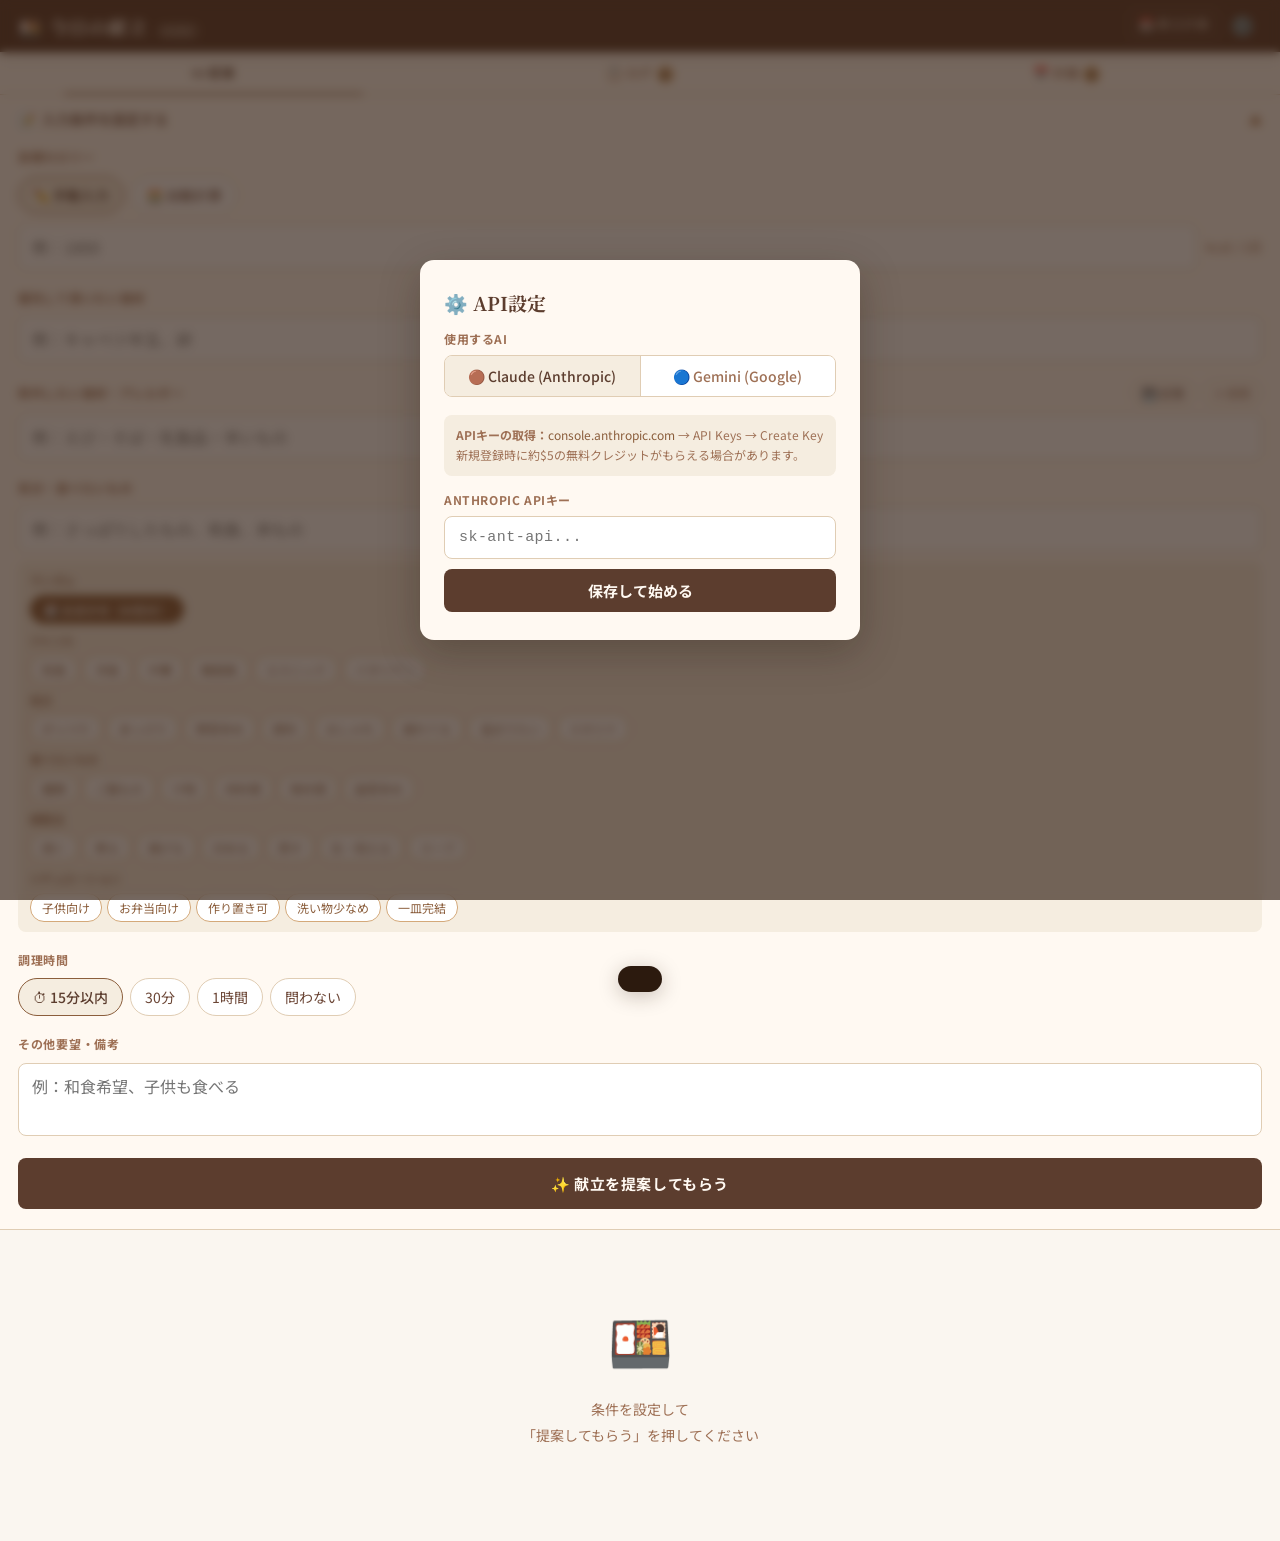
==== commit f0b90f99: "Add Omakase button and related functionality" ====
--- a/menu/index.html
+++ b/menu/index.html
@@ -91,6 +91,9 @@
 .template-pill{font-size:12px;padding:5px 11px;border-radius:14px;border:1.5px solid var(--br5);background:#fff;color:var(--br3);cursor:pointer;transition:all .15s;white-space:nowrap}
 .template-pill:hover{background:var(--br6)}
 .template-pill.used{background:var(--br3);color:#fff;border-color:var(--br3)}
+.omakase-btn{font-size:12px;padding:5px 13px;border-radius:14px;border:1.5px solid var(--br3);background:var(--br3);color:#fff;cursor:pointer;transition:all .15s;white-space:nowrap;font-weight:600}
+.omakase-btn:hover{background:var(--br2);border-color:var(--br2)}
+.omakase-btn.active{background:var(--br1);border-color:var(--br1)}
 .cal-manual-row{display:flex;align-items:center;gap:9px;margin-top:10px}
 .cal-manual-row input{flex:1;padding:10px 13px;border:1.5px solid var(--border);border-radius:var(--rs);background:#fff;color:var(--txt);outline:none;font-family:var(--sans);transition:border-color .2s}
 .cal-manual-row input:focus{border-color:var(--br4)}
@@ -373,6 +376,12 @@
         <input type="text" id="mood" class="text-input" placeholder="例：さっぱりしたもの、和食、丼もの">
         <div class="template-area">
           <div class="template-cat">
+            <div class="template-cat-label">ランダム</div>
+            <div class="template-pills">
+              <button type="button" class="omakase-btn" id="omakaseBtn" onclick="toggleOmakase()">🎲 おまかせ（AI任せ）</button>
+            </div>
+          </div>
+          <div class="template-cat">
             <div class="template-cat-label">ジャンル</div>
             <div class="template-pills" data-cat="ジャンル">
               <button type="button" class="template-pill" onclick="addTemplate(this,'和食')">和食</button>
@@ -408,6 +417,18 @@
             </div>
           </div>
           <div class="template-cat">
+            <div class="template-cat-label">調理法</div>
+            <div class="template-pills" data-cat="調理法">
+              <button type="button" class="template-pill" onclick="addTemplate(this,'焼き料理')">焼く</button>
+              <button type="button" class="template-pill" onclick="addTemplate(this,'煮物')">煮る</button>
+              <button type="button" class="template-pill" onclick="addTemplate(this,'揚げ物')">揚げる</button>
+              <button type="button" class="template-pill" onclick="addTemplate(this,'炒め物')">炒める</button>
+              <button type="button" class="template-pill" onclick="addTemplate(this,'蒸し料理')">蒸す</button>
+              <button type="button" class="template-pill" onclick="addTemplate(this,'生・和え物')">生・和える</button>
+              <button type="button" class="template-pill" onclick="addTemplate(this,'スープ・汁物')">スープ</button>
+            </div>
+          </div>
+          <div class="template-cat">
             <div class="template-cat-label">シチュエーション</div>
             <div class="template-pills" data-cat="シチュエーション">
               <button type="button" class="template-pill" onclick="addTemplate(this,'子供向け')">子供向け</button>
@@ -534,6 +555,31 @@
 var provider = 'anthropic';
 var keys = { anthropic: '', gemini: '' };
 var logs = [], currentMeals = [], formOpen = false;
+var omakaseMode = false;
+
+/* ===== おまかせモード ===== */
+var OMAKASE_THEMES = [
+  'ピカタ風','アヒージョ風','みぞれ煮','ガリバタ炒め','チリソース',
+  'ハニーマスタード','南蛮漬け','ごま和え','塩麹焼き','みそバター',
+  'エスニック風炒め','トマト煮込み','磯辺揚げ','照り焼き','カレー風味',
+  'ゆず胡椒和え','甘酢あん','豆板醤炒め','クリーム煮','香草焼き'
+];
+function toggleOmakase() {
+  omakaseMode = !omakaseMode;
+  var btn = document.getElementById('omakaseBtn');
+  btn.classList.toggle('active', omakaseMode);
+  btn.textContent = omakaseMode ? '🎲 おまかせ ON（AI任せ）' : '🎲 おまかせ（AI任せ）';
+  if (omakaseMode) {
+    document.querySelectorAll('.template-pill.used').forEach(function(p){ p.classList.remove('used'); });
+    document.getElementById('mood').value = '';
+    showToast('おまかせモード ON：AIが自由に提案します', 'success');
+  } else {
+    showToast('おまかせモード OFF');
+  }
+}
+function getRandomOmakaseTheme() {
+  return OMAKASE_THEMES[Math.floor(Math.random() * OMAKASE_THEMES.length)];
+}
 var planSelected = []; // { id, name, ingredients[] }
 
 /* ===== INIT ===== */
@@ -681,6 +727,12 @@
 
 /* ===== テンプレ追加（トグル式） ===== */
 function addTemplate(btn, text) {
+  // おまかせモード中はテンプレタップで解除
+  if (omakaseMode) {
+    omakaseMode = false;
+    document.getElementById('omakaseBtn').classList.remove('active');
+    document.getElementById('omakaseBtn').textContent = '🎲 おまかせ（AI任せ）';
+  }
   var input = document.getElementById('mood');
   var current = input.value;
   var isUsed = btn.classList.contains('used');
@@ -742,7 +794,7 @@
   var calorie   = getCalorieInfo();
   var priority  = document.getElementById('priorityIngr').value.trim();
   var exclude   = document.getElementById('exclude').value.trim();
-  var mood      = document.getElementById('mood').value.trim();
+  var mood      = omakaseMode ? '' : document.getElementById('mood').value.trim();
   var cookTime  = document.querySelector('input[name="cookTime"]:checked').value;
   var notes     = document.getElementById('notes').value.trim();
 
@@ -757,16 +809,28 @@
     }
   });
 
-  return 'あなたはプロの栄養士です。以下の条件で本日の献立を3〜5品提案してください。\n\n【条件】\n- 目標カロリー: '+calorie+'\n'
-    +(inv.length?'- 現在の在庫食材: '+inv.join('、')+'\n':'')
-    +(priority?'- 優先して使いたい食材: '+priority+'\n':'')
-    +(exclude?'- 除外・アレルギー: '+exclude+'\n':'')
-    +(mood?'- 気分・希望: '+mood+'\n':'')
-    +'- 調理時間: '+cookTime+'\n'
-    +(notes?'- その他要望: '+notes+'\n':'')
-    +(recentMeals.length?'- 最近作った料理（できれば重複を避けてください）: '+recentMeals.join('、')+'\n':'')
-    +'\n【提案のコツ】\n- 定番料理と少し珍しい料理を混ぜて提案してください\n- 同じ食材でも調理法や味付けを変えてバリエーションを出してください\n- 単調にならないよう、提案の組み合わせに変化をつけてください\n'
-    +'\n必ず以下のJSON形式のみで出力してください（説明文・Markdownコードブロック不要）：\n{"meals":[{"name":"料理名","category":"朝食/昼食/夕食/おやつ","calories":数値,"cookTime":"XX分","description":"2〜3文の説明","ingredients":[{"name":"材料名","amount":"分量"}],"steps":["手順1","手順2"]}]}';
+  // おまかせモードならランダムテーマをヒントに
+  var omakaseHint = omakaseMode
+    ? 'テーマ（ランダム選定）: ' + getRandomOmakaseTheme() + '\n'
+    : '';
+
+  return 'あなたはプロの栄養士です。以下の条件で本日の献立を3〜5品提案してください。\n\n'
+    + '【マンネリ回避ルール（最重要）】\n'
+    + '1. 指定された食材をすべて1つの料理に詰め込む必要はありません。例えば鶏肉だけを主役に使い、ブロッコリーは副菜に回す、あるいは今回は一部の食材だけを使うなど、引き算の構成にしてください。\n'
+    + '2. 毎回「蒸し物」や「ただの炒め物」にならないよう、いつもと違う調理法や味付け（例：ピカタ、アヒージョ風、みぞれ煮、ガリバタ、チリソースなど）をランダムに1つ主軸として選んで、ひねったメニュー名にしてください。\n'
+    + '3. 主菜だけでなく、食材が余るなら「15分でできる副菜」に野菜などを逃がす構成にしてください。\n'
+    + '4. 定番料理と少し珍しい料理を混ぜて提案してください。\n\n'
+    + '【条件】\n'
+    + '- 目標カロリー: ' + calorie + '\n'
+    + (inv.length ? '- 現在の在庫食材: ' + inv.join('、') + '\n' : '')
+    + (priority ? '- 優先して使いたい食材: ' + priority + '\n' : '')
+    + (exclude ? '- 除外・アレルギー: ' + exclude + '\n' : '')
+    + omakaseHint
+    + (mood ? '- 気分・希望: ' + mood + '\n' : '')
+    + '- 調理時間: ' + cookTime + '\n'
+    + (notes ? '- その他要望: ' + notes + '\n' : '')
+    + (recentMeals.length ? '- 最近作った料理（できれば重複を避けてください）: ' + recentMeals.join('、') + '\n' : '')
+    + '\n必ず以下のJSON形式のみで出力してください（説明文・Markdownコードブロック不要）：\n{"meals":[{"name":"料理名","category":"朝食/昼食/夕食/おやつ","calories":数値,"cookTime":"XX分","description":"2〜3文の説明","ingredients":[{"name":"材料名","amount":"分量"}],"steps":["手順1","手順2"]}]}';
 }
 
 /* ===== API: ANTHROPIC ===== */
@@ -804,8 +868,9 @@
 async function getSuggestion() {
   if(!keys[provider]){showApiModal();return;}
   var btn=document.getElementById('suggestBtn');
-  btn.disabled=true;btn.textContent='⏳ 考え中...';
-  document.getElementById('resultArea').innerHTML='<div class="loading-wrap"><div class="spinner"></div><div class="loading-text">献立を考えています…</div></div>';
+  btn.disabled=true;
+  btn.textContent = omakaseMode ? '🎲 おまかせで考え中...' : '⏳ 考え中...';
+  document.getElementById('resultArea').innerHTML='<div class="loading-wrap"><div class="spinner"></div><div class="loading-text">'+(omakaseMode?'AIが自由に献立を考えています…':'献立を考えています…')+'</div></div>';
   try {
     var rawText = provider==='gemini' ? await callGemini(buildPrompt()) : await callAnthropic(buildPrompt());
     var clean=rawText.replace(/```json\s*/g,'').replace(/```\s*/g,'').trim();
